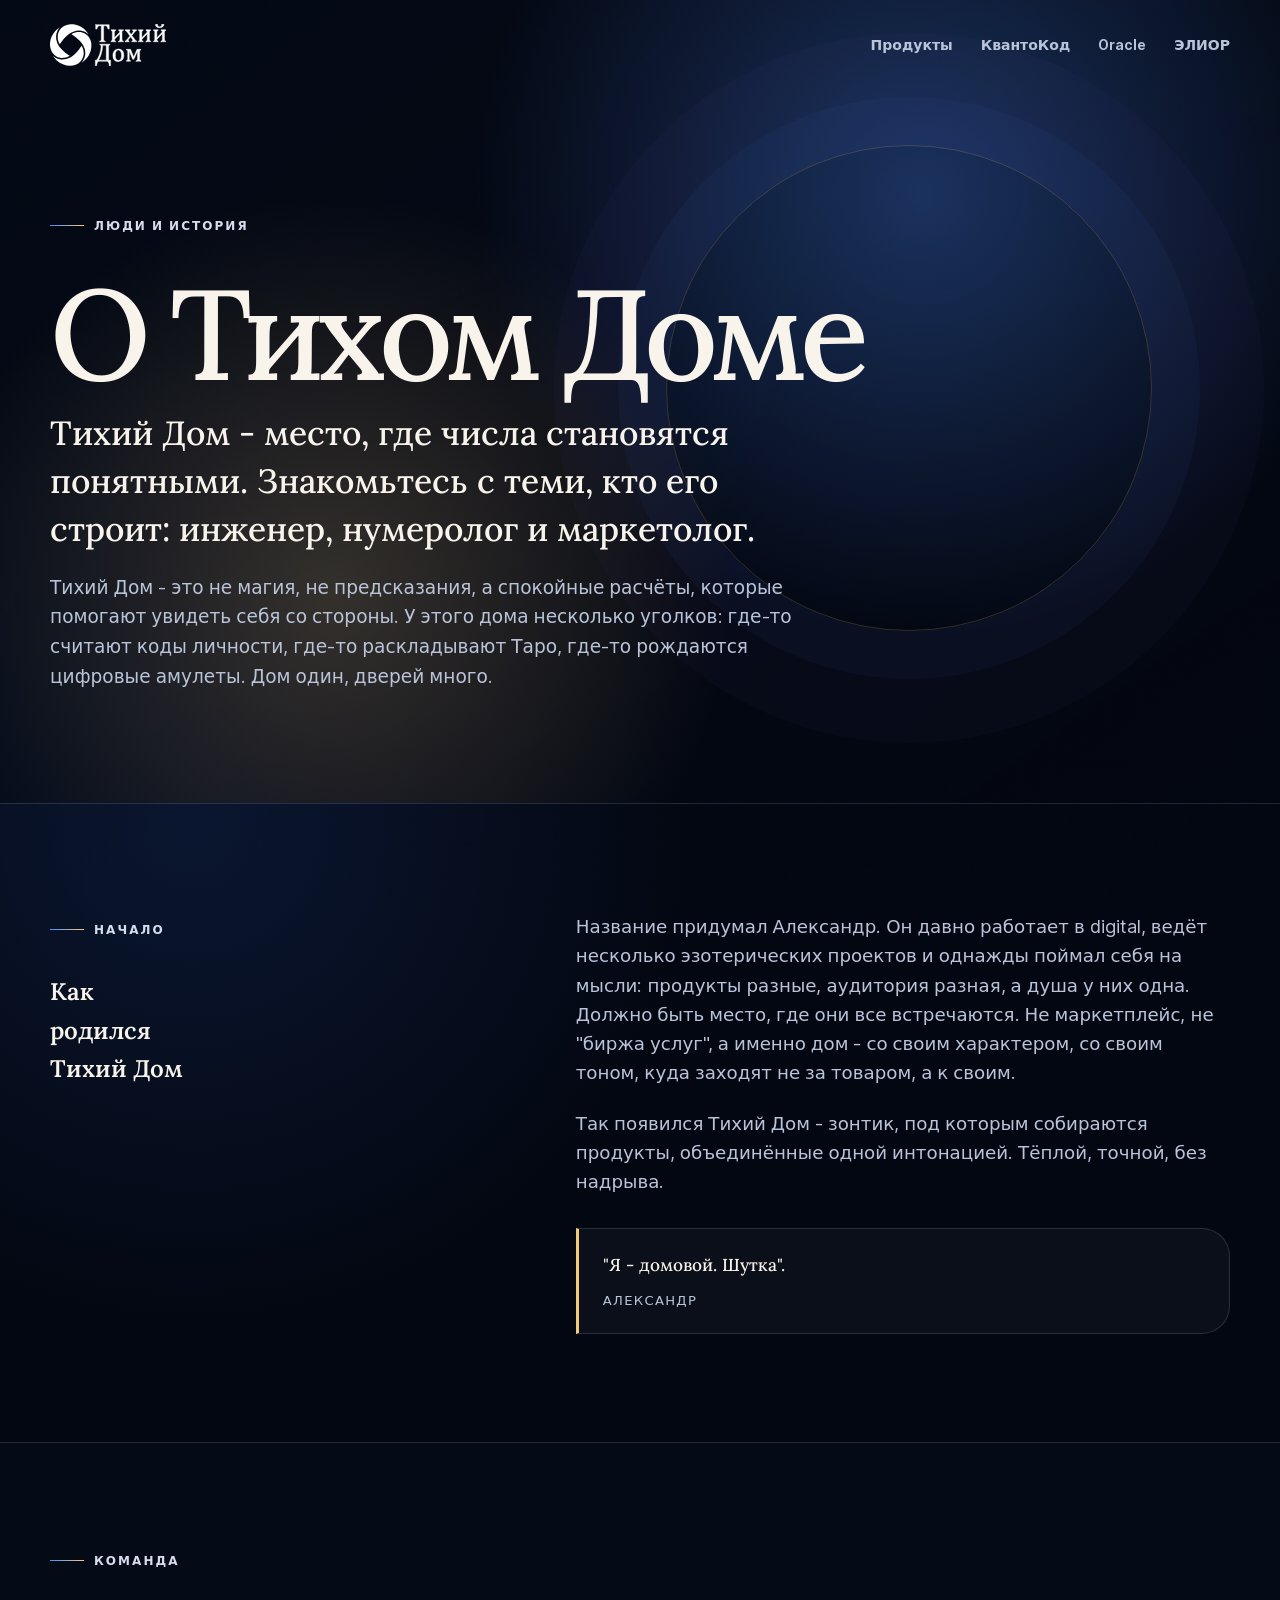
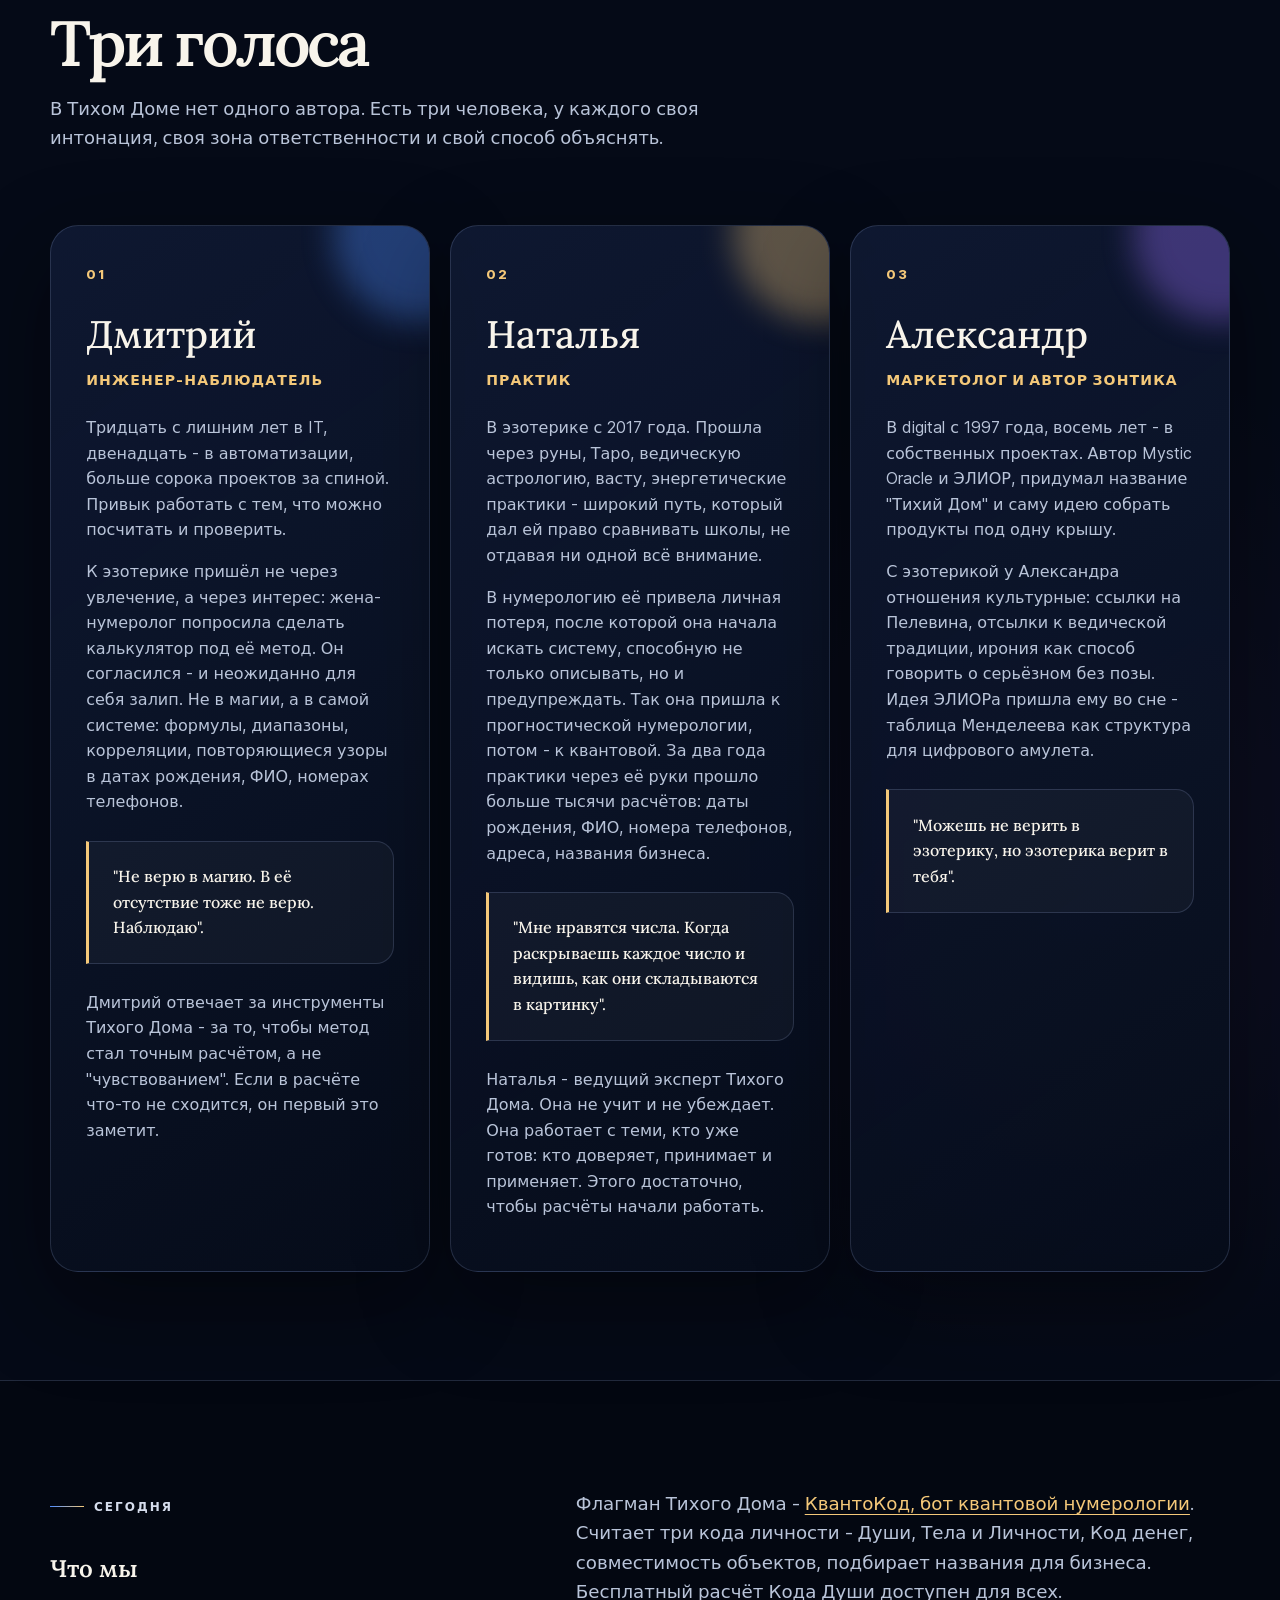
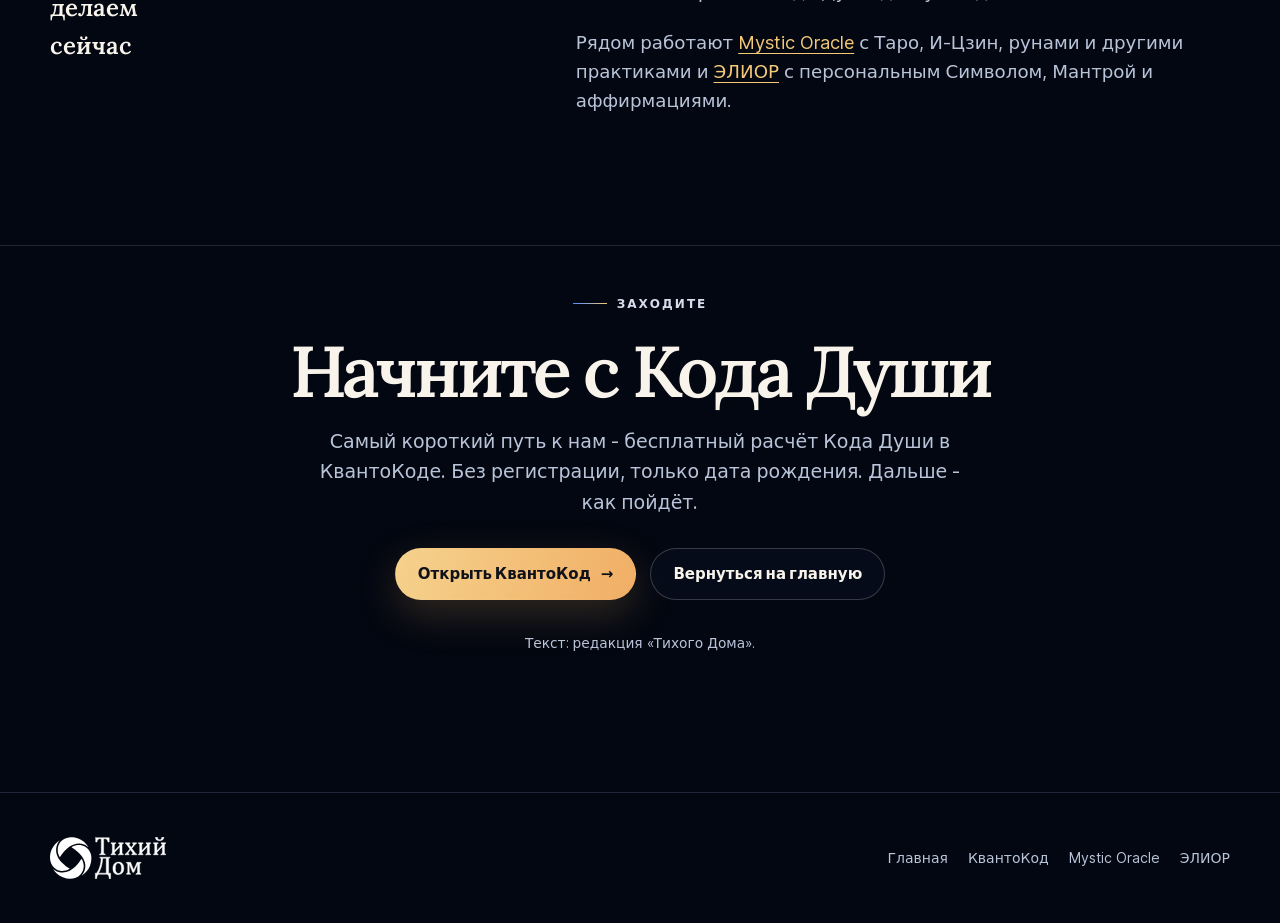
==== about/index.html @ f6267b5e "feat: add redesigned about page" ====
<!doctype html>
<html lang="ru">
<head>
  <meta charset="utf-8">
  <meta name="viewport" content="width=device-width, initial-scale=1">
  <title>О Тихом Доме - команда и история проекта</title>
  <meta name="description" content="История Тихого Дома и люди, которые создают КвантоКод, Mystic Oracle и ЭЛИОР: инженер, нумеролог и маркетолог.">
  <link rel="canonical" href="https://numerologpro.ru/about/">
  <link rel="icon" href="../assets/images/brand/favicon.png" type="image/png">
  <meta name="theme-color" content="#030711">
  <meta property="og:locale" content="ru_RU">
  <meta property="og:type" content="website">
  <meta property="og:site_name" content="Тихий Дом">
  <meta property="og:title" content="О Тихом Доме - команда и история проекта">
  <meta property="og:description" content="Знакомьтесь с теми, кто строит Тихий Дом: инженер, нумеролог и маркетолог.">
  <meta property="og:url" content="https://numerologpro.ru/about/">
  <meta property="og:image" content="https://numerologpro.ru/assets/images/home/og-quiet-house.jpg">
  <meta property="og:image:width" content="1200">
  <meta property="og:image:height" content="630">
  <meta property="og:image:alt" content="Тихий Дом - инструменты для самопонимания">
  <meta name="twitter:card" content="summary_large_image">
  <meta name="twitter:title" content="О Тихом Доме - команда и история проекта">
  <meta name="twitter:description" content="История Тихого Дома и люди, которые создают его продукты.">
  <meta name="twitter:image" content="https://numerologpro.ru/assets/images/home/og-quiet-house.jpg">
  <link rel="preload" as="font" href="../assets/fonts/inter-roman.woff2" type="font/woff2" crossorigin>
  <link rel="stylesheet" href="../assets/css/site.css">
  <link rel="stylesheet" href="../assets/css/about.css?v=1">
  <script type="application/ld+json">
  {
    "@context": "https://schema.org",
    "@type": "AboutPage",
    "name": "О Тихом Доме",
    "url": "https://numerologpro.ru/about/",
    "description": "История Тихого Дома и люди, которые создают его продукты.",
    "inLanguage": "ru-RU",
    "isPartOf": {
      "@type": "WebSite",
      "name": "Тихий Дом",
      "url": "https://numerologpro.ru/"
    }
  }
  </script>
  <script>
    (function(m,e,t,r,i,k,a){
      m[i]=m[i]||function(){(m[i].a=m[i].a||[]).push(arguments)};
      m[i].l=1*new Date();
      for (var j=0;j<document.scripts.length;j++){if(document.scripts[j].src===r){return;}}
      k=e.createElement(t),a=e.getElementsByTagName(t)[0],k.async=1,k.src=r,a.parentNode.insertBefore(k,a);
    })(window,document,"script","https://mc.yandex.ru/metrika/tag.js?id=109066888","ym");
    ym(109066888,"init",{ssr:true,webvisor:true,clickmap:true,ecommerce:"dataLayer",referrer:document.referrer,url:location.href,accurateTrackBounce:true,trackLinks:true});
  </script>
  <script async src="https://www.googletagmanager.com/gtag/js?id=G-EEJ6Z1C216"></script>
  <script>
    window.dataLayer=window.dataLayer||[];
    function gtag(){dataLayer.push(arguments);}
    gtag("js",new Date());
    gtag("config","G-EEJ6Z1C216");
  </script>
</head>
<body class="about-page">
  <a class="skip-link" href="#main">Перейти к содержанию</a>
  <header class="site-header">
    <div class="shell nav">
      <a class="brand" href="../" aria-label="Тихий Дом - главная">
        <img class="brand-logo" src="../assets/images/brand/logo.svg" width="710" height="256" alt="Тихий Дом">
      </a>
      <nav aria-label="Основная навигация">
        <ul class="nav-links">
          <li><a href="../#products">Продукты</a></li>
          <li><a href="../quantocode/">КвантоКод</a></li>
          <li><a href="../oracle/">Oracle</a></li>
          <li><a href="../elyor/">ЭЛИОР</a></li>
        </ul>
      </nav>
    </div>
  </header>

  <main id="main">
    <section class="about-hero" aria-labelledby="about-title">
      <div class="about-glow" aria-hidden="true"></div>
      <div class="shell about-hero-inner">
        <span class="eyebrow">Люди и история</span>
        <h1 id="about-title">О Тихом Доме</h1>
        <p class="about-lead">Тихий Дом - место, где числа становятся понятными. Знакомьтесь с теми, кто его строит: инженер, нумеролог и маркетолог.</p>
        <p class="about-intro">Тихий Дом - это не магия, не предсказания, а спокойные расчёты, которые помогают увидеть себя со стороны. У этого дома несколько уголков: где-то считают коды личности, где-то раскладывают Таро, где-то рождаются цифровые амулеты. Дом один, дверей много.</p>
      </div>
    </section>

    <section class="section about-section" aria-labelledby="origin-title">
      <div class="shell about-story" data-reveal>
        <div class="about-heading">
          <span class="eyebrow">Начало</span>
          <h2 id="origin-title">Как родился Тихий Дом</h2>
        </div>
        <div class="about-copy">
          <p>Название придумал Александр. Он давно работает в digital, ведёт несколько эзотерических проектов и однажды поймал себя на мысли: продукты разные, аудитория разная, а душа у них одна. Должно быть место, где они все встречаются. Не маркетплейс, не "биржа услуг", а именно дом - со своим характером, со своим тоном, куда заходят не за товаром, а к своим.</p>
          <p>Так появился Тихий Дом - зонтик, под которым собираются продукты, объединённые одной интонацией. Тёплой, точной, без надрыва.</p>
          <blockquote>"Я - домовой. Шутка". <cite>Александр</cite></blockquote>
        </div>
      </div>
    </section>

    <section class="section about-section about-section--people" aria-labelledby="people-title">
      <div class="shell">
        <div class="section-heading" data-reveal>
          <span class="eyebrow">Команда</span>
          <h2 id="people-title">Три голоса</h2>
          <p>В Тихом Доме нет одного автора. Есть три человека, у каждого своя интонация, своя зона ответственности и свой способ объяснять.</p>
        </div>

        <div class="people-grid">
          <article class="person-card person-card--engineer" data-reveal>
            <span class="person-number">01</span>
            <h3>Дмитрий</h3>
            <p class="person-role">Инженер-наблюдатель</p>
            <p>Тридцать с лишним лет в IT, двенадцать - в автоматизации, больше сорока проектов за спиной. Привык работать с тем, что можно посчитать и проверить.</p>
            <p>К эзотерике пришёл не через увлечение, а через интерес: жена-нумеролог попросила сделать калькулятор под её метод. Он согласился - и неожиданно для себя залип. Не в магии, а в самой системе: формулы, диапазоны, корреляции, повторяющиеся узоры в датах рождения, ФИО, номерах телефонов.</p>
            <blockquote>"Не верю в магию. В её отсутствие тоже не верю. Наблюдаю".</blockquote>
            <p>Дмитрий отвечает за инструменты Тихого Дома - за то, чтобы метод стал точным расчётом, а не "чувствованием". Если в расчёте что-то не сходится, он первый это заметит.</p>
          </article>

          <article class="person-card person-card--practice" data-reveal>
            <span class="person-number">02</span>
            <h3>Наталья</h3>
            <p class="person-role">Практик</p>
            <p>В эзотерике с 2017 года. Прошла через руны, Таро, ведическую астрологию, васту, энергетические практики - широкий путь, который дал ей право сравнивать школы, не отдавая ни одной всё внимание.</p>
            <p>В нумерологию её привела личная потеря, после которой она начала искать систему, способную не только описывать, но и предупреждать. Так она пришла к прогностической нумерологии, потом - к квантовой. За два года практики через её руки прошло больше тысячи расчётов: даты рождения, ФИО, номера телефонов, адреса, названия бизнеса.</p>
            <blockquote>"Мне нравятся числа. Когда раскрываешь каждое число и видишь, как они складываются в картинку".</blockquote>
            <p>Наталья - ведущий эксперт Тихого Дома. Она не учит и не убеждает. Она работает с теми, кто уже готов: кто доверяет, принимает и применяет. Этого достаточно, чтобы расчёты начали работать.</p>
          </article>

          <article class="person-card person-card--author" data-reveal>
            <span class="person-number">03</span>
            <h3>Александр</h3>
            <p class="person-role">Маркетолог и автор зонтика</p>
            <p>В digital с 1997 года, восемь лет - в собственных проектах. Автор Mystic Oracle и ЭЛИОР, придумал название "Тихий Дом" и саму идею собрать продукты под одну крышу.</p>
            <p>С эзотерикой у Александра отношения культурные: ссылки на Пелевина, отсылки к ведической традиции, ирония как способ говорить о серьёзном без позы. Идея ЭЛИОРа пришла ему во сне - таблица Менделеева как структура для цифрового амулета.</p>
            <blockquote>"Можешь не верить в эзотерику, но эзотерика верит в тебя".</blockquote>
          </article>
        </div>
      </div>
    </section>

    <section class="section about-section" aria-labelledby="today-title">
      <div class="shell about-story" data-reveal>
        <div class="about-heading">
          <span class="eyebrow">Сегодня</span>
          <h2 id="today-title">Что мы делаем сейчас</h2>
        </div>
        <div class="about-copy">
          <p>Флагман Тихого Дома - <a href="../quantocode/">КвантоКод, бот квантовой нумерологии</a>. Считает три кода личности - Души, Тела и Личности, Код денег, совместимость объектов, подбирает названия для бизнеса. Бесплатный расчёт Кода Души доступен для всех.</p>
          <p>Рядом работают <a href="../oracle/">Mystic Oracle</a> с Таро, И-Цзин, рунами и другими практиками и <a href="../elyor/">ЭЛИОР</a> с персональным Символом, Мантрой и аффирмациями.</p>
        </div>
      </div>
    </section>

    <section class="section final-cta about-cta" aria-labelledby="about-cta-title">
      <div class="shell" data-reveal>
        <span class="eyebrow">Заходите</span>
        <h2 id="about-cta-title">Начните с Кода Души</h2>
        <p>Самый короткий путь к нам - бесплатный расчёт Кода Души в КвантоКоде. Без регистрации, только дата рождения. Дальше - как пойдёт.</p>
        <div class="actions" style="justify-content:center">
          <a class="button button-primary" href="https://telegram.me/quantocode_bot?utm_source=site&amp;utm_medium=about&amp;utm_campaign=main">Открыть КвантоКод <span aria-hidden="true">→</span></a>
          <a class="button button-secondary" href="../">Вернуться на главную</a>
        </div>
        <p class="about-credit">Текст: редакция «Тихого Дома».</p>
      </div>
    </section>
  </main>

  <footer class="site-footer">
    <div class="shell footer-inner">
      <a class="brand" href="../" aria-label="Тихий Дом - главная">
        <img class="brand-logo" src="../assets/images/brand/logo.svg" width="710" height="256" alt="Тихий Дом">
      </a>
      <div class="footer-links" aria-label="Разделы сайта">
        <a href="../">Главная</a>
        <a href="../quantocode/">КвантоКод</a>
        <a href="../oracle/">Mystic Oracle</a>
        <a href="../elyor/">ЭЛИОР</a>
      </div>
    </div>
  </footer>

  <noscript><div><img src="https://mc.yandex.ru/watch/109066888" style="position:absolute;left:-9999px" alt=""></div></noscript>
  <script src="../assets/js/site.js"></script>
</body>
</html>
---- assets/css/site.css ----
/* cyrillic-ext */
@font-face {
  font-family: 'Lora';
  font-style: normal;
  font-weight: 500;
  font-display: swap;
  src: url(../fonts/lora-01.woff2) format('woff2');
  unicode-range: U+0460-052F, U+1C80-1C8A, U+20B4, U+2DE0-2DFF, U+A640-A69F, U+FE2E-FE2F;
}
/* cyrillic */
@font-face {
  font-family: 'Lora';
  font-style: normal;
  font-weight: 500;
  font-display: swap;
  src: url(../fonts/lora-02.woff2) format('woff2');
  unicode-range: U+0301, U+0400-045F, U+0490-0491, U+04B0-04B1, U+2116;
}
/* math */
@font-face {
  font-family: 'Lora';
  font-style: normal;
  font-weight: 500;
  font-display: swap;
  src: url(../fonts/lora-03.woff2) format('woff2');
  unicode-range: U+0302-0303, U+0305, U+0307-0308, U+0310, U+0312, U+0315, U+031A, U+0326-0327, U+032C, U+032F-0330, U+0332-0333, U+0338, U+033A, U+0346, U+034D, U+0391-03A1, U+03A3-03A9, U+03B1-03C9, U+03D1, U+03D5-03D6, U+03F0-03F1, U+03F4-03F5, U+2016-2017, U+2034-2038, U+203C, U+2040, U+2043, U+2047, U+2050, U+2057, U+205F, U+2070-2071, U+2074-208E, U+2090-209C, U+20D0-20DC, U+20E1, U+20E5-20EF, U+2100-2112, U+2114-2115, U+2117-2121, U+2123-214F, U+2190, U+2192, U+2194-21AE, U+21B0-21E5, U+21F1-21F2, U+21F4-2211, U+2213-2214, U+2216-22FF, U+2308-230B, U+2310, U+2319, U+231C-2321, U+2336-237A, U+237C, U+2395, U+239B-23B7, U+23D0, U+23DC-23E1, U+2474-2475, U+25AF, U+25B3, U+25B7, U+25BD, U+25C1, U+25CA, U+25CC, U+25FB, U+266D-266F, U+27C0-27FF, U+2900-2AFF, U+2B0E-2B11, U+2B30-2B4C, U+2BFE, U+3030, U+FF5B, U+FF5D, U+1D400-1D7FF, U+1EE00-1EEFF;
}
/* symbols */
@font-face {
  font-family: 'Lora';
  font-style: normal;
  font-weight: 500;
  font-display: swap;
  src: url(../fonts/lora-04.woff2) format('woff2');
  unicode-range: U+0001-000C, U+000E-001F, U+007F-009F, U+20DD-20E0, U+20E2-20E4, U+2150-218F, U+2190, U+2192, U+2194-2199, U+21AF, U+21E6-21F0, U+21F3, U+2218-2219, U+2299, U+22C4-22C6, U+2300-243F, U+2440-244A, U+2460-24FF, U+25A0-27BF, U+2800-28FF, U+2921-2922, U+2981, U+29BF, U+29EB, U+2B00-2BFF, U+4DC0-4DFF, U+FFF9-FFFB, U+10140-1018E, U+10190-1019C, U+101A0, U+101D0-101FD, U+102E0-102FB, U+10E60-10E7E, U+1D2C0-1D2D3, U+1D2E0-1D37F, U+1F000-1F0FF, U+1F100-1F1AD, U+1F1E6-1F1FF, U+1F30D-1F30F, U+1F315, U+1F31C, U+1F31E, U+1F320-1F32C, U+1F336, U+1F378, U+1F37D, U+1F382, U+1F393-1F39F, U+1F3A7-1F3A8, U+1F3AC-1F3AF, U+1F3C2, U+1F3C4-1F3C6, U+1F3CA-1F3CE, U+1F3D4-1F3E0, U+1F3ED, U+1F3F1-1F3F3, U+1F3F5-1F3F7, U+1F408, U+1F415, U+1F41F, U+1F426, U+1F43F, U+1F441-1F442, U+1F444, U+1F446-1F449, U+1F44C-1F44E, U+1F453, U+1F46A, U+1F47D, U+1F4A3, U+1F4B0, U+1F4B3, U+1F4B9, U+1F4BB, U+1F4BF, U+1F4C8-1F4CB, U+1F4D6, U+1F4DA, U+1F4DF, U+1F4E3-1F4E6, U+1F4EA-1F4ED, U+1F4F7, U+1F4F9-1F4FB, U+1F4FD-1F4FE, U+1F503, U+1F507-1F50B, U+1F50D, U+1F512-1F513, U+1F53E-1F54A, U+1F54F-1F5FA, U+1F610, U+1F650-1F67F, U+1F687, U+1F68D, U+1F691, U+1F694, U+1F698, U+1F6AD, U+1F6B2, U+1F6B9-1F6BA, U+1F6BC, U+1F6C6-1F6CF, U+1F6D3-1F6D7, U+1F6E0-1F6EA, U+1F6F0-1F6F3, U+1F6F7-1F6FC, U+1F700-1F7FF, U+1F800-1F80B, U+1F810-1F847, U+1F850-1F859, U+1F860-1F887, U+1F890-1F8AD, U+1F8B0-1F8BB, U+1F8C0-1F8C1, U+1F900-1F90B, U+1F93B, U+1F946, U+1F984, U+1F996, U+1F9E9, U+1FA00-1FA6F, U+1FA70-1FA7C, U+1FA80-1FA89, U+1FA8F-1FAC6, U+1FACE-1FADC, U+1FADF-1FAE9, U+1FAF0-1FAF8, U+1FB00-1FBFF;
}
/* vietnamese */
@font-face {
  font-family: 'Lora';
  font-style: normal;
  font-weight: 500;
  font-display: swap;
  src: url(../fonts/lora-05.woff2) format('woff2');
  unicode-range: U+0102-0103, U+0110-0111, U+0128-0129, U+0168-0169, U+01A0-01A1, U+01AF-01B0, U+0300-0301, U+0303-0304, U+0308-0309, U+0323, U+0329, U+1EA0-1EF9, U+20AB;
}
/* latin-ext */
@font-face {
  font-family: 'Lora';
  font-style: normal;
  font-weight: 500;
  font-display: swap;
  src: url(../fonts/lora-06.woff2) format('woff2');
  unicode-range: U+0100-02BA, U+02BD-02C5, U+02C7-02CC, U+02CE-02D7, U+02DD-02FF, U+0304, U+0308, U+0329, U+1D00-1DBF, U+1E00-1E9F, U+1EF2-1EFF, U+2020, U+20A0-20AB, U+20AD-20C0, U+2113, U+2C60-2C7F, U+A720-A7FF;
}
/* latin */
@font-face {
  font-family: 'Lora';
  font-style: normal;
  font-weight: 500;
  font-display: swap;
  src: url(../fonts/lora-07.woff2) format('woff2');
  unicode-range: U+0000-00FF, U+0131, U+0152-0153, U+02BB-02BC, U+02C6, U+02DA, U+02DC, U+0304, U+0308, U+0329, U+2000-206F, U+20AC, U+2122, U+2191, U+2193, U+2212, U+2215, U+FEFF, U+FFFD;
}
/* cyrillic-ext */
@font-face {
  font-family: 'Lora';
  font-style: normal;
  font-weight: 600;
  font-display: swap;
  src: url(../fonts/lora-01.woff2) format('woff2');
  unicode-range: U+0460-052F, U+1C80-1C8A, U+20B4, U+2DE0-2DFF, U+A640-A69F, U+FE2E-FE2F;
}
/* cyrillic */
@font-face {
  font-family: 'Lora';
  font-style: normal;
  font-weight: 600;
  font-display: swap;
  src: url(../fonts/lora-02.woff2) format('woff2');
  unicode-range: U+0301, U+0400-045F, U+0490-0491, U+04B0-04B1, U+2116;
}
/* math */
@font-face {
  font-family: 'Lora';
  font-style: normal;
  font-weight: 600;
  font-display: swap;
  src: url(../fonts/lora-03.woff2) format('woff2');
  unicode-range: U+0302-0303, U+0305, U+0307-0308, U+0310, U+0312, U+0315, U+031A, U+0326-0327, U+032C, U+032F-0330, U+0332-0333, U+0338, U+033A, U+0346, U+034D, U+0391-03A1, U+03A3-03A9, U+03B1-03C9, U+03D1, U+03D5-03D6, U+03F0-03F1, U+03F4-03F5, U+2016-2017, U+2034-2038, U+203C, U+2040, U+2043, U+2047, U+2050, U+2057, U+205F, U+2070-2071, U+2074-208E, U+2090-209C, U+20D0-20DC, U+20E1, U+20E5-20EF, U+2100-2112, U+2114-2115, U+2117-2121, U+2123-214F, U+2190, U+2192, U+2194-21AE, U+21B0-21E5, U+21F1-21F2, U+21F4-2211, U+2213-2214, U+2216-22FF, U+2308-230B, U+2310, U+2319, U+231C-2321, U+2336-237A, U+237C, U+2395, U+239B-23B7, U+23D0, U+23DC-23E1, U+2474-2475, U+25AF, U+25B3, U+25B7, U+25BD, U+25C1, U+25CA, U+25CC, U+25FB, U+266D-266F, U+27C0-27FF, U+2900-2AFF, U+2B0E-2B11, U+2B30-2B4C, U+2BFE, U+3030, U+FF5B, U+FF5D, U+1D400-1D7FF, U+1EE00-1EEFF;
}
/* symbols */
@font-face {
  font-family: 'Lora';
  font-style: normal;
  font-weight: 600;
  font-display: swap;
  src: url(../fonts/lora-04.woff2) format('woff2');
  unicode-range: U+0001-000C, U+000E-001F, U+007F-009F, U+20DD-20E0, U+20E2-20E4, U+2150-218F, U+2190, U+2192, U+2194-2199, U+21AF, U+21E6-21F0, U+21F3, U+2218-2219, U+2299, U+22C4-22C6, U+2300-243F, U+2440-244A, U+2460-24FF, U+25A0-27BF, U+2800-28FF, U+2921-2922, U+2981, U+29BF, U+29EB, U+2B00-2BFF, U+4DC0-4DFF, U+FFF9-FFFB, U+10140-1018E, U+10190-1019C, U+101A0, U+101D0-101FD, U+102E0-102FB, U+10E60-10E7E, U+1D2C0-1D2D3, U+1D2E0-1D37F, U+1F000-1F0FF, U+1F100-1F1AD, U+1F1E6-1F1FF, U+1F30D-1F30F, U+1F315, U+1F31C, U+1F31E, U+1F320-1F32C, U+1F336, U+1F378, U+1F37D, U+1F382, U+1F393-1F39F, U+1F3A7-1F3A8, U+1F3AC-1F3AF, U+1F3C2, U+1F3C4-1F3C6, U+1F3CA-1F3CE, U+1F3D4-1F3E0, U+1F3ED, U+1F3F1-1F3F3, U+1F3F5-1F3F7, U+1F408, U+1F415, U+1F41F, U+1F426, U+1F43F, U+1F441-1F442, U+1F444, U+1F446-1F449, U+1F44C-1F44E, U+1F453, U+1F46A, U+1F47D, U+1F4A3, U+1F4B0, U+1F4B3, U+1F4B9, U+1F4BB, U+1F4BF, U+1F4C8-1F4CB, U+1F4D6, U+1F4DA, U+1F4DF, U+1F4E3-1F4E6, U+1F4EA-1F4ED, U+1F4F7, U+1F4F9-1F4FB, U+1F4FD-1F4FE, U+1F503, U+1F507-1F50B, U+1F50D, U+1F512-1F513, U+1F53E-1F54A, U+1F54F-1F5FA, U+1F610, U+1F650-1F67F, U+1F687, U+1F68D, U+1F691, U+1F694, U+1F698, U+1F6AD, U+1F6B2, U+1F6B9-1F6BA, U+1F6BC, U+1F6C6-1F6CF, U+1F6D3-1F6D7, U+1F6E0-1F6EA, U+1F6F0-1F6F3, U+1F6F7-1F6FC, U+1F700-1F7FF, U+1F800-1F80B, U+1F810-1F847, U+1F850-1F859, U+1F860-1F887, U+1F890-1F8AD, U+1F8B0-1F8BB, U+1F8C0-1F8C1, U+1F900-1F90B, U+1F93B, U+1F946, U+1F984, U+1F996, U+1F9E9, U+1FA00-1FA6F, U+1FA70-1FA7C, U+1FA80-1FA89, U+1FA8F-1FAC6, U+1FACE-1FADC, U+1FADF-1FAE9, U+1FAF0-1FAF8, U+1FB00-1FBFF;
}
/* vietnamese */
@font-face {
  font-family: 'Lora';
  font-style: normal;
  font-weight: 600;
  font-display: swap;
  src: url(../fonts/lora-05.woff2) format('woff2');
  unicode-range: U+0102-0103, U+0110-0111, U+0128-0129, U+0168-0169, U+01A0-01A1, U+01AF-01B0, U+0300-0301, U+0303-0304, U+0308-0309, U+0323, U+0329, U+1EA0-1EF9, U+20AB;
}
/* latin-ext */
@font-face {
  font-family: 'Lora';
  font-style: normal;
  font-weight: 600;
  font-display: swap;
  src: url(../fonts/lora-06.woff2) format('woff2');
  unicode-range: U+0100-02BA, U+02BD-02C5, U+02C7-02CC, U+02CE-02D7, U+02DD-02FF, U+0304, U+0308, U+0329, U+1D00-1DBF, U+1E00-1E9F, U+1EF2-1EFF, U+2020, U+20A0-20AB, U+20AD-20C0, U+2113, U+2C60-2C7F, U+A720-A7FF;
}
/* latin */
@font-face {
  font-family: 'Lora';
  font-style: normal;
  font-weight: 600;
  font-display: swap;
  src: url(../fonts/lora-07.woff2) format('woff2');
  unicode-range: U+0000-00FF, U+0131, U+0152-0153, U+02BB-02BC, U+02C6, U+02DA, U+02DC, U+0304, U+0308, U+0329, U+2000-206F, U+20AC, U+2122, U+2191, U+2193, U+2212, U+2215, U+FEFF, U+FFFD;
}

@font-face {
  font-family: "Inter";
  src: url("../fonts/inter-roman.woff2") format("woff2");
  font-style: normal;
  font-weight: 100 900;
  font-display: swap;
}

:root {
  color-scheme: dark;
  --bg: #030711;
  --surface: rgba(10, 17, 35, 0.74);
  --surface-strong: rgba(14, 23, 46, 0.94);
  --line: rgba(177, 203, 255, 0.17);
  --text: #f8f4eb;
  --muted: #b9c4d9;
  --gold: #f4c879;
  --blue: #4e8cff;
  --violet: #9b72ff;
  --coral: #ff8b72;
  --cyan: #48d9d2;
  --radius: 28px;
  --shadow: 0 32px 90px rgba(0, 0, 0, 0.42);
}

* {
  box-sizing: border-box;
}

html {
  scroll-behavior: smooth;
}

body {
  margin: 0;
  overflow-x: hidden;
  background:
    radial-gradient(circle at 15% 20%, rgba(44, 93, 190, 0.18), transparent 32rem),
    radial-gradient(circle at 85% 60%, rgba(151, 81, 190, 0.13), transparent 32rem),
    var(--bg);
  color: var(--text);
  font-family: "Inter", system-ui, sans-serif;
  line-height: 1.6;
}

body::before {
  position: fixed;
  inset: 0;
  z-index: -1;
  background-image: url("data:image/svg+xml,%3Csvg viewBox=%220 0 200 200%22 xmlns=%22http://www.w3.org/2000/svg%22%3E%3Cfilter id=%22n%22%3E%3CfeTurbulence type=%22fractalNoise%22 baseFrequency=%22.9%22 numOctaves=%223%22 stitchTiles=%22stitch%22/%3E%3C/filter%3E%3Crect width=%22100%25%22 height=%22100%25%22 filter=%22url(%23n)%22 opacity=%22.28%22/%3E%3C/svg%3E");
  content: "";
  opacity: 0.035;
  pointer-events: none;
}

a {
  color: inherit;
}

button, a {
  -webkit-tap-highlight-color: transparent;
}

:focus-visible {
  outline: 3px solid var(--gold);
  outline-offset: 4px;
}

.skip-link {
  position: fixed;
  top: 12px;
  left: 12px;
  z-index: 100;
  padding: 10px 16px;
  border-radius: 999px;
  background: var(--text);
  color: var(--bg);
  transform: translateY(-160%);
}

.skip-link:focus {
  transform: translateY(0);
}

.shell {
  width: min(1180px, calc(100% - 40px));
  margin-inline: auto;
}

.site-header {
  position: absolute;
  top: 0;
  right: 0;
  left: 0;
  z-index: 20;
  padding: 24px 0;
}

.nav {
  display: flex;
  align-items: center;
  justify-content: space-between;
  gap: 24px;
}

.brand {
  display: inline-flex;
  align-items: center;
  gap: 12px;
  color: var(--text);
  font-size: 17px;
  font-weight: 750;
  letter-spacing: 0.02em;
  text-decoration: none;
}


.brand-logo {
  display: block;
  width: auto;
  height: 42px;
  filter: brightness(0) invert(1);
}

.nav-links {
  display: flex;
  align-items: center;
  gap: 28px;
  margin: 0;
  padding: 0;
  list-style: none;
}

.nav-links a {
  color: var(--muted);
  font-size: 14px;
  font-weight: 650;
  text-decoration: none;
  transition: color 180ms ease;
}

.nav-links a:hover {
  color: var(--text);
}

.hero {
  position: relative;
  display: grid;
  min-height: 780px;
  overflow: hidden;
  align-items: center;
  isolation: isolate;
}

.hero-media, .hero-media::after, .hero-picture, .hero-picture img {
  position: absolute;
  inset: 0;
}

.hero-media {
  z-index: -2;
  background: #02050c;
}

.hero-picture img {
  width: 100%;
  height: 100%;
  object-fit: cover;
  object-position: center;
  transform: scale(1.025);
  transition: transform 180ms linear;
}

.hero-media::after {
  background:
    linear-gradient(90deg, rgba(2, 5, 13, 0.98) 0%, rgba(2, 5, 13, 0.82) 35%, rgba(2, 5, 13, 0.26) 68%, rgba(2, 5, 13, 0.16) 100%),
    linear-gradient(0deg, var(--bg) 0%, transparent 24%);
  content: "";
}

.hero-content {
  position: relative;
  z-index: 2;
  width: min(680px, 58%);
  padding-top: 108px;
}

.eyebrow {
  display: inline-flex;
  align-items: center;
  gap: 10px;
  margin-bottom: 22px;
  color: #d6dded;
  font-size: 12px;
  font-weight: 800;
  letter-spacing: 0.17em;
  text-transform: uppercase;
}

.eyebrow::before {
  width: 34px;
  height: 1px;
  background: linear-gradient(90deg, var(--blue), var(--gold));
  content: "";
}

h1, h2, h3, p {
  margin-top: 0;
}

h1 {
  max-width: 760px;
  margin-bottom: 24px;
  font-size: clamp(52px, 7vw, 96px);
  font-weight: 760;
  letter-spacing: -0.065em;
  line-height: 0.96;
  text-wrap: balance;
}

.hero-lead {
  max-width: 620px;
  margin-bottom: 34px;
  color: #d0d8e8;
  font-size: clamp(18px, 2vw, 23px);
  line-height: 1.55;
  text-wrap: balance;
}

.actions {
  display: flex;
  flex-wrap: wrap;
  gap: 14px;
}

.button {
  display: inline-flex;
  min-height: 52px;
  align-items: center;
  justify-content: center;
  gap: 10px;
  padding: 13px 22px;
  border: 1px solid transparent;
  border-radius: 999px;
  font-size: 15px;
  font-weight: 760;
  text-decoration: none;
  transition: transform 180ms ease, box-shadow 180ms ease, background 180ms ease;
}

.button:hover {
  transform: translateY(-2px);
}

.button-primary {
  background: linear-gradient(110deg, #f5d28d, #f1ae65);
  box-shadow: 0 14px 42px rgba(241, 174, 101, 0.2);
  color: #10121a;
}

.button-secondary {
  border-color: rgba(255, 255, 255, 0.2);
  background: rgba(9, 16, 32, 0.5);
  backdrop-filter: blur(14px);
}

.hero-note {
  margin: 22px 0 0;
  color: #9facbf;
  font-size: 13px;
}

.section {
  padding: 108px 0;
}

.section-heading {
  display: grid;
  margin-bottom: 44px;
  gap: 18px;
}

.section-heading h2 {
  max-width: 820px;
  margin-bottom: 0;
  font-size: clamp(36px, 5vw, 64px);
  letter-spacing: -0.05em;
  line-height: 1.04;
  text-wrap: balance;
}

.section-heading p {
  max-width: 660px;
  margin-bottom: 0;
  color: var(--muted);
  font-size: 18px;
}

.product-grid {
  display: grid;
  grid-template-columns: repeat(3, 1fr);
  gap: 20px;
}

.product-card {
  position: relative;
  display: flex;
  min-height: 440px;
  overflow: hidden;
  flex-direction: column;
  justify-content: flex-end;
  padding: 30px;
  border: 1px solid var(--line);
  border-radius: var(--radius);
  background: var(--surface);
  box-shadow: var(--shadow);
  text-decoration: none;
  transition: border-color 220ms ease, transform 220ms ease;
  isolation: isolate;
}

.product-card::before, .product-card::after {
  position: absolute;
  content: "";
  pointer-events: none;
}

.product-card::before {
  inset: 0;
  z-index: -2;
  background: var(--card-background);
}

.product-card::after {
  top: 10%;
  right: -18%;
  z-index: -1;
  width: 260px;
  height: 260px;
  border-radius: 50%;
  background: var(--card-glow);
  filter: blur(20px);
  opacity: 0.72;
  transition: transform 350ms ease;
}

.product-card:hover {
  border-color: rgba(255, 255, 255, 0.36);
  transform: translateY(-7px);
}

.product-card:hover::after {
  transform: scale(1.22) translate(-6%, 6%);
}

.product-card--quantocode {
  --card-background: linear-gradient(160deg, rgba(38, 83, 171, 0.38), rgba(8, 16, 35, 0.9) 70%);
  --card-glow: radial-gradient(circle, rgba(72, 130, 255, 0.85), transparent 68%);
}

.product-card--oracle {
  --card-background: linear-gradient(160deg, rgba(108, 54, 146, 0.38), rgba(19, 12, 31, 0.92) 70%);
  --card-glow: radial-gradient(circle, rgba(210, 130, 255, 0.75), transparent 68%);
}

.product-card--elyor {
  --card-background: linear-gradient(160deg, rgba(160, 84, 65, 0.38), rgba(28, 17, 25, 0.92) 70%);
  --card-glow: radial-gradient(circle, rgba(255, 151, 105, 0.8), transparent 68%);
}

.product-number {
  position: absolute;
  top: 24px;
  left: 28px;
  color: rgba(255, 255, 255, 0.46);
  font-size: 12px;
  font-weight: 800;
  letter-spacing: 0.16em;
}

.product-card h3 {
  margin-bottom: 14px;
  font-size: 31px;
  letter-spacing: -0.04em;
}

.product-card p {
  margin-bottom: 24px;
  color: #c5cede;
}

.card-link {
  display: inline-flex;
  align-items: center;
  gap: 8px;
  color: var(--text);
  font-size: 14px;
  font-weight: 760;
}

.principle {
  display: grid;
  padding: 48px;
  border: 1px solid var(--line);
  border-radius: calc(var(--radius) + 4px);
  background:
    radial-gradient(circle at 82% 20%, rgba(89, 122, 255, 0.2), transparent 32rem),
    var(--surface-strong);
  box-shadow: var(--shadow);
  grid-template-columns: 0.8fr 1.2fr;
  gap: 64px;
}

.principle h2 {
  margin-bottom: 0;
  font-size: clamp(34px, 4vw, 54px);
  letter-spacing: -0.05em;
  line-height: 1.05;
}

.principle-copy {
  display: grid;
  gap: 20px;
}

.principle-copy p {
  margin-bottom: 0;
  color: #c5cede;
  font-size: 18px;
}

.final-cta {
  padding-top: 40px;
  text-align: center;
}

.final-cta h2 {
  margin-bottom: 20px;
  font-size: clamp(38px, 6vw, 72px);
  letter-spacing: -0.055em;
  line-height: 1;
}

.final-cta p {
  max-width: 650px;
  margin: 0 auto 30px;
  color: var(--muted);
  font-size: 19px;
}

.site-footer {
  padding: 44px 0;
  border-top: 1px solid var(--line);
}

.footer-inner {
  display: flex;
  align-items: center;
  justify-content: space-between;
  gap: 28px;
}

.footer-links {
  display: flex;
  flex-wrap: wrap;
  gap: 20px;
}

.footer-links a {
  color: var(--muted);
  font-size: 14px;
  text-decoration: none;
}

.footer-links a:hover {
  color: var(--text);
}

.copyright {
  margin: 0;
  color: #7f8ba1;
  font-size: 13px;
}

[data-reveal] {
  opacity: 0;
  transform: translateY(28px);
  transition: opacity 700ms ease, transform 700ms ease;
}

[data-reveal].is-visible {
  opacity: 1;
  transform: none;
}

@media (max-width: 900px) {
  .product-grid {
    grid-template-columns: 1fr;
  }

  .product-card {
    min-height: 360px;
  }

  .principle {
    grid-template-columns: 1fr;
    gap: 28px;
  }
}

@media (max-width: 720px) {
  .shell {
    width: min(100% - 28px, 1180px);
  }

  .site-header {
    padding-top: 17px;
  }

  .brand-logo {
    height: 38px;
  }

  .nav-links {
    display: none;
  }

  .hero {
    min-height: 900px;
    align-items: end;
  }

  .hero-picture img {
    object-position: center top;
  }

  .hero-media::after {
    background:
      linear-gradient(0deg, rgba(2, 5, 13, 1) 0%, rgba(2, 5, 13, 0.92) 36%, rgba(2, 5, 13, 0.12) 72%),
      linear-gradient(90deg, rgba(2, 5, 13, 0.35), transparent);
  }

  .hero-content {
    width: 100%;
    padding: 0 0 72px;
  }

  h1 {
    font-size: clamp(48px, 15vw, 68px);
  }

  .hero-lead {
    font-size: 18px;
  }

  .actions {
    align-items: stretch;
    flex-direction: column;
  }

  .button {
    width: 100%;
  }

  .section {
    padding: 76px 0;
  }

  .product-card {
    min-height: 390px;
    padding: 25px;
  }

  .principle {
    padding: 30px 24px;
  }

  .footer-inner {
    align-items: flex-start;
    flex-direction: column;
  }
}

@media (prefers-reduced-motion: reduce) {
  html {
    scroll-behavior: auto;
  }

  *, *::before, *::after {
    scroll-behavior: auto !important;
    transition-duration: 0.01ms !important;
  }

  [data-reveal] {
    opacity: 1;
    transform: none;
  }
}


/* Brand display typeface */
h1,
h2,
h3 {
  font-family: "Lora", Georgia, serif;
  font-weight: 600;
}

/* Mobile hero: full image with copy in the dark fields */
@media (max-width: 720px) {
  .hero {
    min-height: 0;
    align-items: initial;
  }

  .hero-picture {
    bottom: auto;
    height: 125.9259vw;
  }

  .hero-picture img {
    bottom: auto;
    width: 100%;
    height: auto;
    object-fit: contain;
    object-position: center top;
    transform: none;
  }

  .hero-content {
    position: relative;
    width: 100%;
    padding: calc(125.9259vw + 24px) 0 64px;
  }

  .hero-content > .eyebrow {
    position: absolute;
    top: clamp(78px, 23vw, 118px);
    left: 0;
    margin: 0;
  }

  .hero-copy {
    position: absolute;
    top: 66vw;
    right: 0;
    left: 0;
  }

  .hero-copy h1 {
    margin-bottom: 14px;
    font-size: clamp(40px, 12.5vw, 54px);
    line-height: 0.98;
  }

  .hero-copy .hero-lead {
    max-width: 34rem;
    margin-bottom: 0;
    font-size: 16px;
    line-height: 1.42;
  }

  .hero-content > .actions {
    margin-top: 0;
  }
}
---- assets/css/about.css ----
.about-page {
  min-height: 100vh;
}

.about-hero {
  position: relative;
  min-height: 70vh;
  display: flex;
  align-items: flex-end;
  overflow: hidden;
  padding: clamp(8rem, 18vw, 13rem) 0 clamp(4rem, 9vw, 7rem);
  border-bottom: 1px solid var(--line);
}

.about-hero::before {
  position: absolute;
  inset: 0;
  background:
    radial-gradient(circle at 72% 24%, rgba(78, 140, 255, 0.32), transparent 28rem),
    radial-gradient(circle at 26% 74%, rgba(244, 200, 121, 0.2), transparent 25rem),
    linear-gradient(145deg, rgba(8, 15, 31, 0.34), rgba(3, 7, 17, 0.94));
  content: "";
}

.about-glow {
  position: absolute;
  top: 18%;
  right: 10%;
  width: min(38vw, 32rem);
  aspect-ratio: 1;
  border: 1px solid rgba(244, 200, 121, 0.24);
  border-radius: 50%;
  box-shadow:
    0 0 0 3rem rgba(78, 140, 255, 0.05),
    0 0 0 7rem rgba(155, 114, 255, 0.035);
  opacity: 0.8;
}

.about-hero-inner {
  position: relative;
  z-index: 1;
}

.about-hero h1 {
  max-width: 12ch;
  margin: 1rem 0;
  font-family: "Lora", Georgia, serif;
  font-size: clamp(3.8rem, 10vw, 8.5rem);
  font-weight: 500;
  letter-spacing: -0.06em;
  line-height: 0.94;
}

.about-lead {
  max-width: 780px;
  margin: 0 0 1.25rem;
  color: var(--text);
  font-family: "Lora", Georgia, serif;
  font-size: clamp(1.35rem, 2.8vw, 2.1rem);
  line-height: 1.42;
}

.about-intro {
  max-width: 760px;
  margin: 0;
  color: var(--muted);
  font-size: clamp(1rem, 1.7vw, 1.16rem);
}

.about-section {
  position: relative;
}

.about-story {
  display: grid;
  grid-template-columns: minmax(0, 0.8fr) minmax(0, 1.2fr);
  gap: clamp(2rem, 7vw, 7rem);
  align-items: start;
}

.about-heading h2 {
  max-width: 10ch;
  margin: 0.75rem 0 0;
}

.about-copy {
  color: var(--muted);
  font-size: clamp(1rem, 1.55vw, 1.14rem);
}

.about-copy p {
  margin: 0 0 1.35rem;
}

.about-copy a {
  color: var(--gold);
  text-underline-offset: 0.22em;
}

.about-copy a:hover {
  color: var(--text);
}

.about-copy a:focus-visible {
  outline: 3px solid var(--gold);
  outline-offset: 4px;
}

.about-copy blockquote,
.person-card blockquote {
  margin: 2rem 0 0;
  padding: 1.4rem 1.5rem;
  border: 1px solid var(--line);
  border-left: 3px solid var(--gold);
  border-radius: 0 var(--radius) var(--radius) 0;
  background: rgba(255, 255, 255, 0.035);
  color: var(--text);
  font-family: "Lora", Georgia, serif;
  font-size: 1.08rem;
}

.about-copy cite {
  display: block;
  margin-top: 0.65rem;
  color: var(--muted);
  font-family: "Inter", system-ui, sans-serif;
  font-size: 0.82rem;
  font-style: normal;
  letter-spacing: 0.1em;
  text-transform: uppercase;
}

.about-section--people {
  border-block: 1px solid var(--line);
  background: rgba(8, 14, 29, 0.52);
}

.people-grid {
  display: grid;
  grid-template-columns: repeat(3, minmax(0, 1fr));
  gap: 1.25rem;
  margin-top: clamp(2.5rem, 6vw, 4.5rem);
}

.person-card {
  position: relative;
  overflow: hidden;
  padding: clamp(1.5rem, 3vw, 2.2rem);
  border: 1px solid var(--line);
  border-radius: var(--radius);
  background: linear-gradient(145deg, rgba(16, 27, 53, 0.88), rgba(7, 13, 27, 0.82));
  box-shadow: var(--shadow);
}

.person-card::before {
  position: absolute;
  top: -5rem;
  right: -5rem;
  width: 11rem;
  height: 11rem;
  border-radius: 50%;
  background: var(--card-glow);
  content: "";
  filter: blur(16px);
  opacity: 0.35;
}

.person-card--engineer {
  --card-glow: var(--blue);
}

.person-card--practice {
  --card-glow: var(--gold);
}

.person-card--author {
  --card-glow: var(--violet);
}

.person-number {
  position: relative;
  color: var(--gold);
  font-size: 0.78rem;
  font-weight: 800;
  letter-spacing: 0.16em;
}

.person-card h3 {
  position: relative;
  margin: 1.1rem 0 0;
  font-family: "Lora", Georgia, serif;
  font-size: clamp(1.8rem, 3vw, 2.5rem);
  font-weight: 500;
}

.person-role {
  position: relative;
  margin: 0.2rem 0 1.5rem;
  color: var(--gold);
  font-size: 0.88rem;
  font-weight: 750;
  letter-spacing: 0.08em;
  text-transform: uppercase;
}

.person-card > p:not(.person-role) {
  position: relative;
  color: var(--muted);
}

.person-card blockquote {
  position: relative;
  margin: 1.6rem 0;
  border-radius: 0 18px 18px 0;
  font-size: 1rem;
}

.about-cta {
  border-top: 1px solid var(--line);
}

.about-credit {
  margin-top: 2rem !important;
  color: var(--muted);
  font-size: 0.86rem !important;
}

@media (max-width: 900px) {
  .about-story,
  .people-grid {
    grid-template-columns: 1fr;
  }

  .about-heading h2 {
    max-width: 15ch;
  }
}

@media (max-width: 720px) {
  .about-hero {
    min-height: auto;
    padding: 8.5rem 0 4.5rem;
  }

  .about-glow {
    top: 15%;
    right: -8rem;
    width: 22rem;
  }

  .about-hero h1 {
    font-size: clamp(3.6rem, 19vw, 5.6rem);
  }

  .person-card {
    padding: 1.4rem;
  }
}
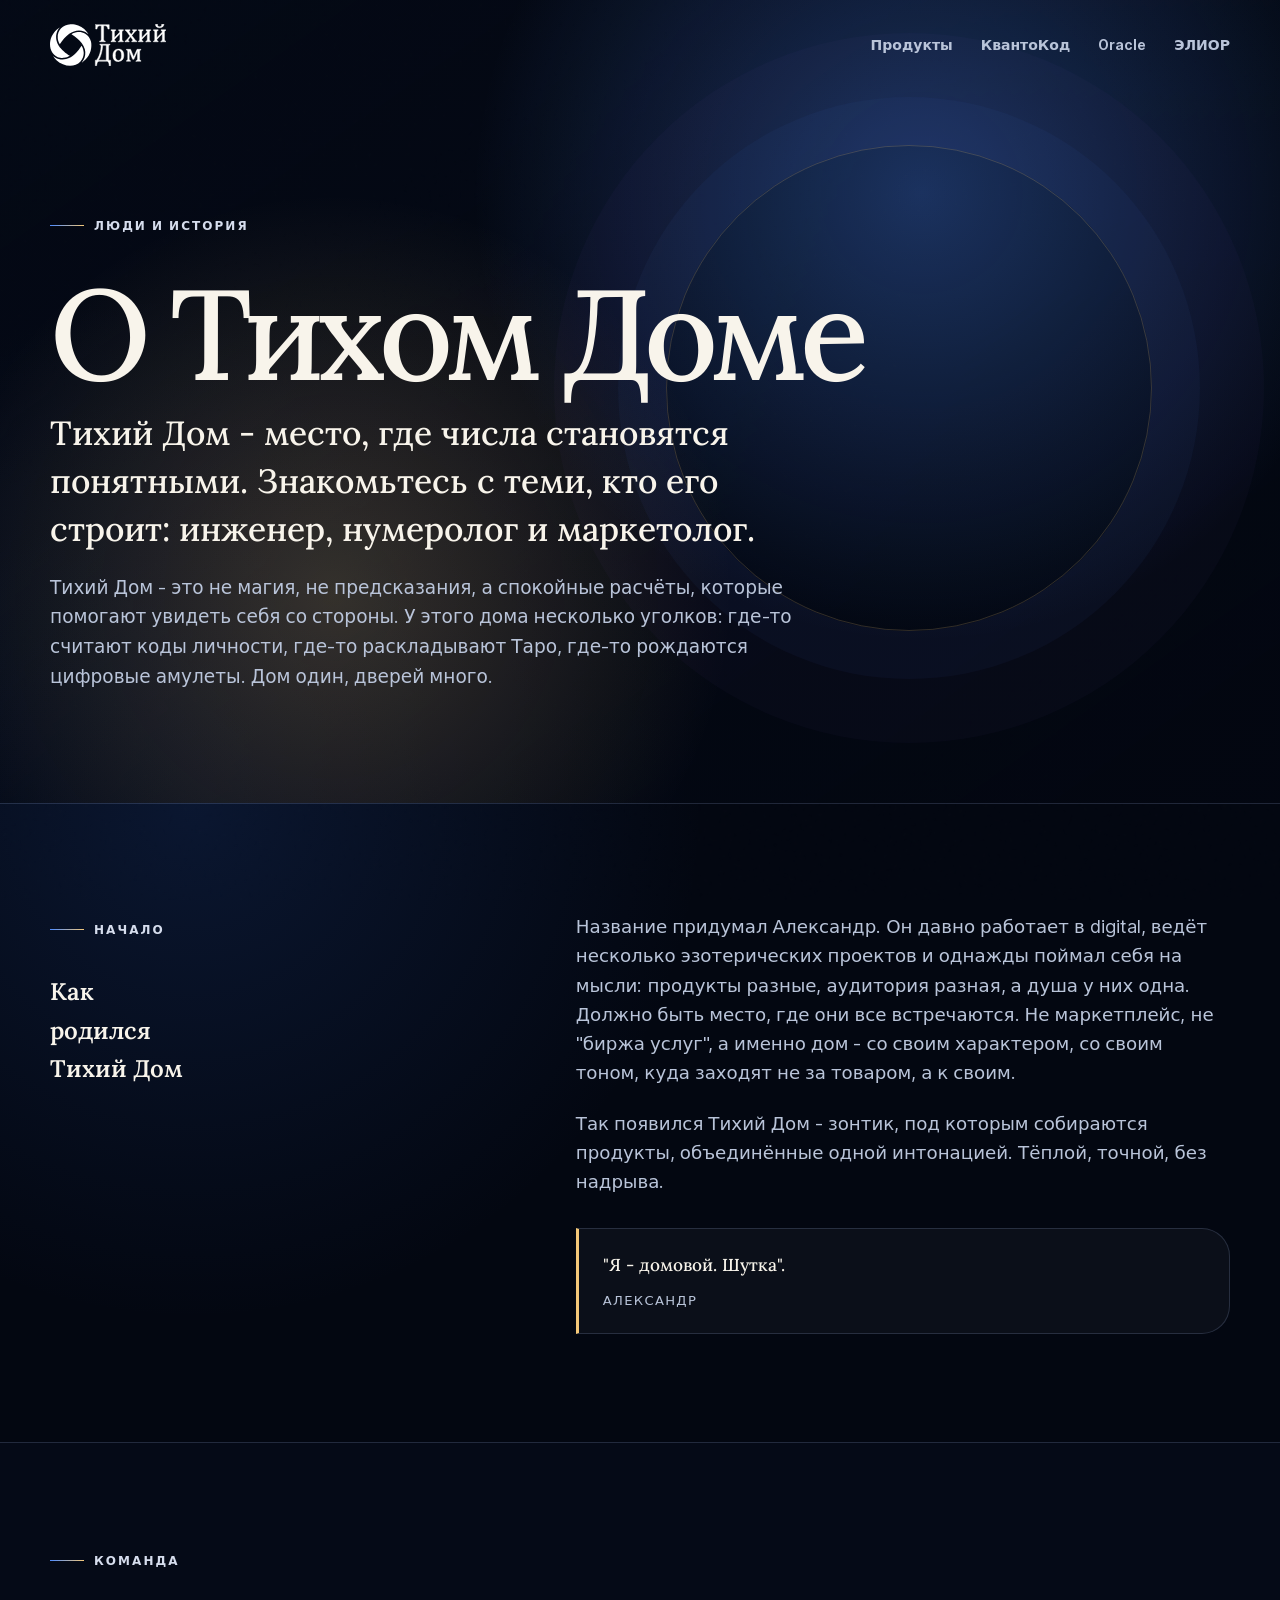
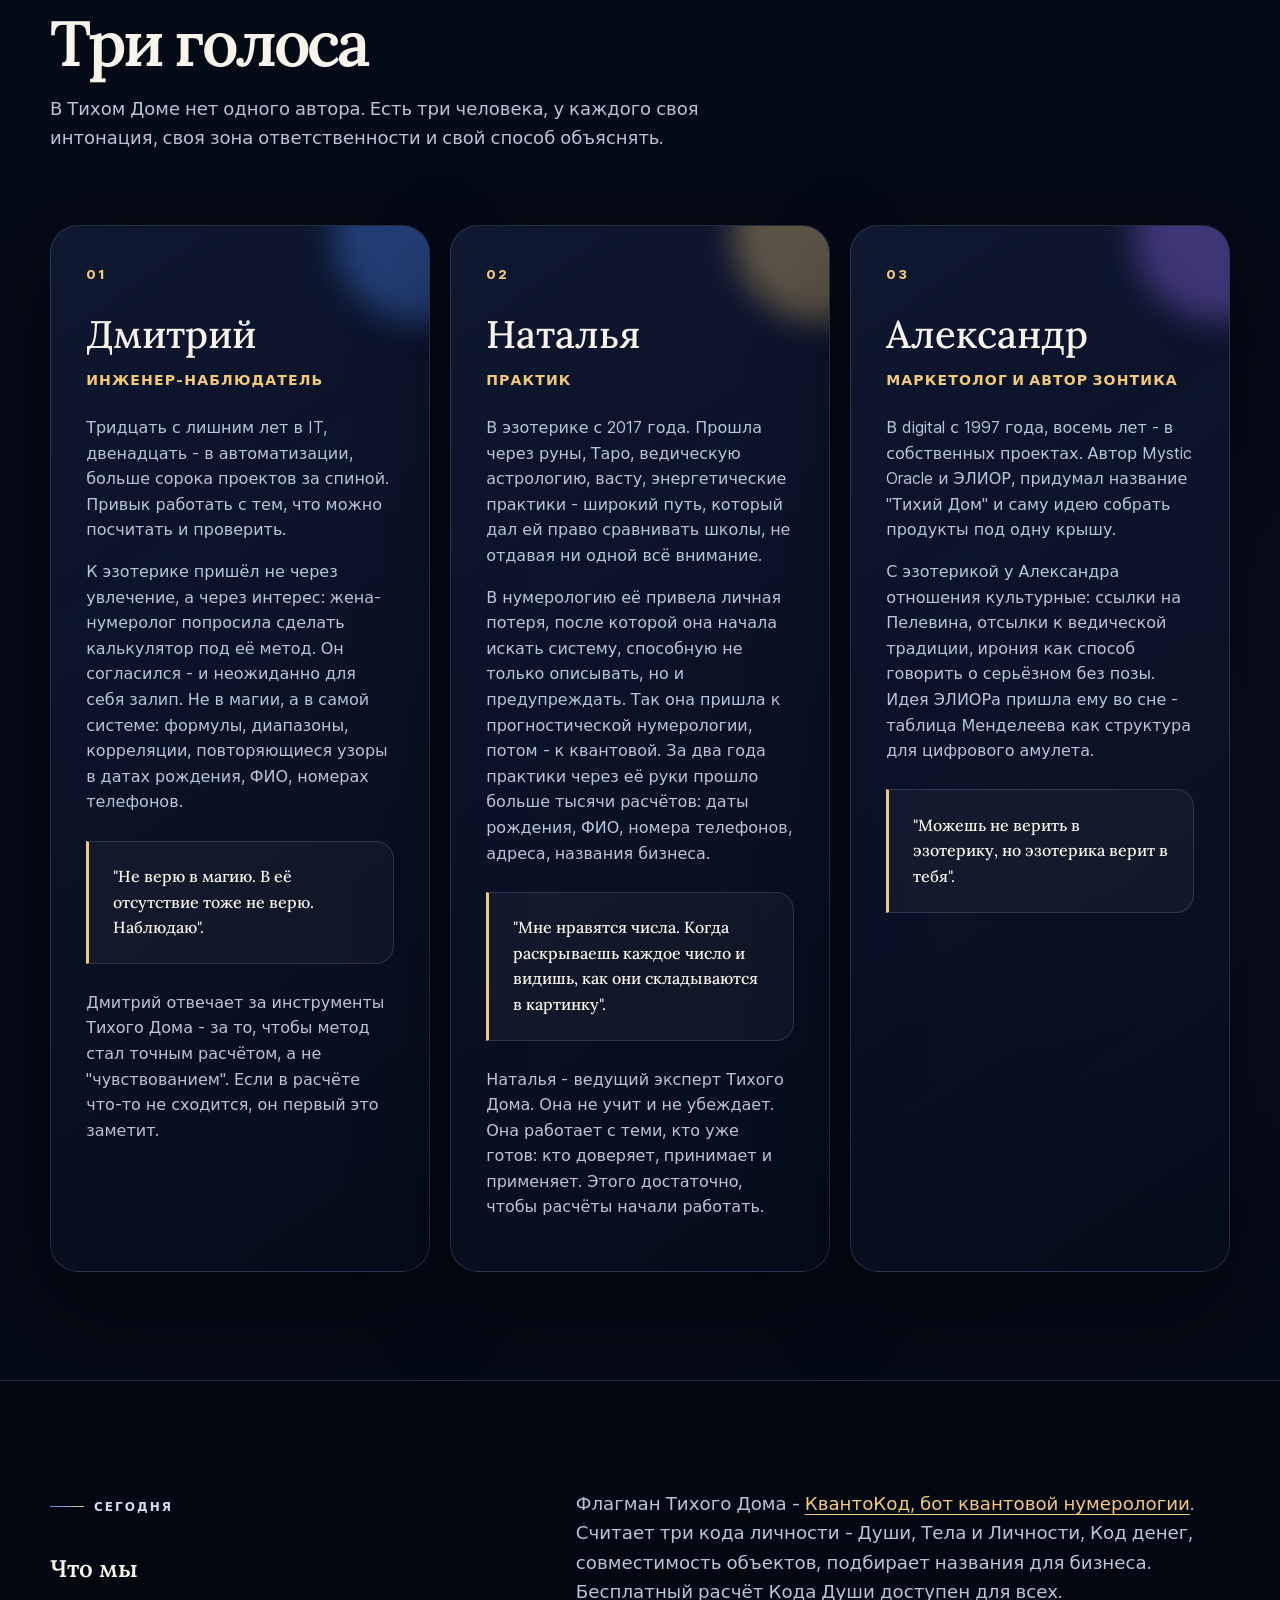
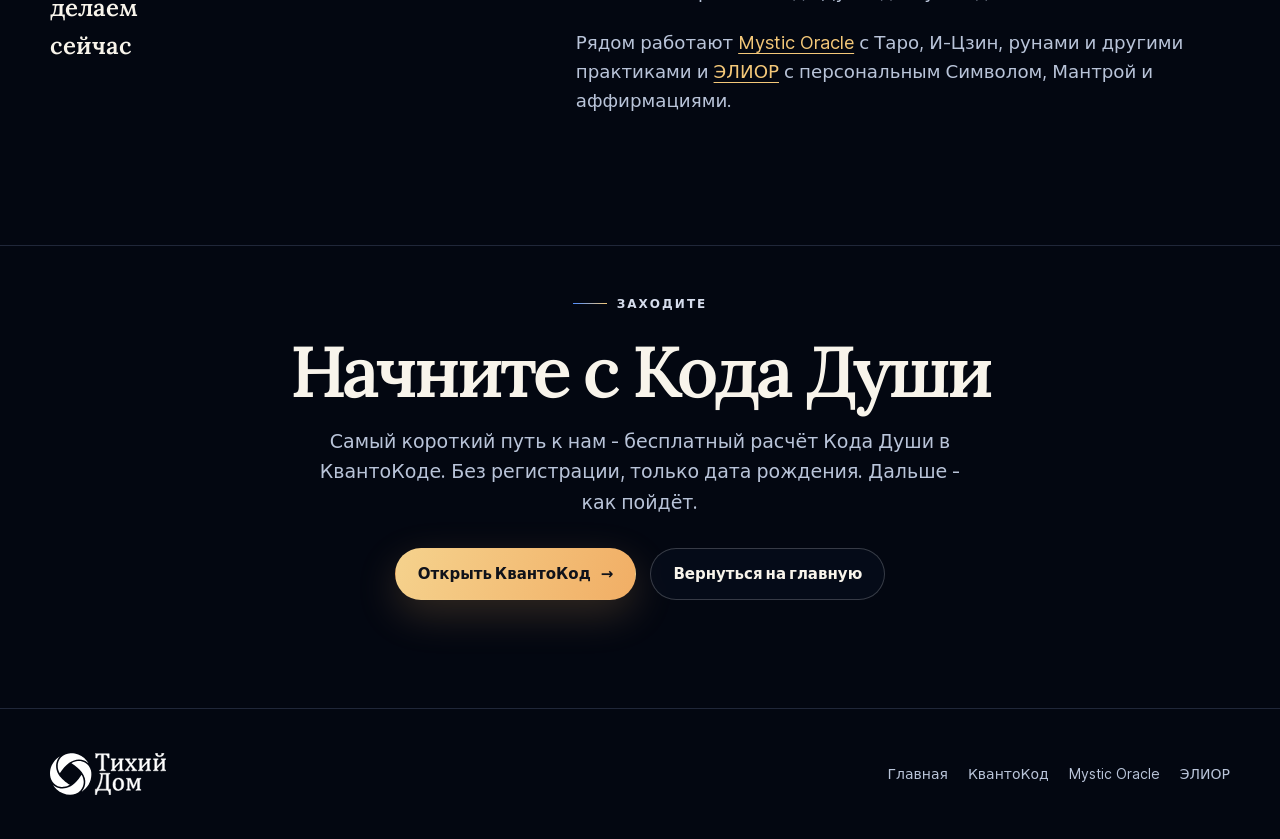
==== commit 09a0e4fc: "test: include about page in site checks" ====
--- a/about/index.html
+++ b/about/index.html
@@ -163,7 +163,6 @@
           <a class="button button-primary" href="https://telegram.me/quantocode_bot?utm_source=site&amp;utm_medium=about&amp;utm_campaign=main">Открыть КвантоКод <span aria-hidden="true">→</span></a>
           <a class="button button-secondary" href="../">Вернуться на главную</a>
         </div>
-        <p class="about-credit">Текст: редакция «Тихого Дома».</p>
       </div>
     </section>
   </main>
--- a/assets/css/about.css
+++ b/assets/css/about.css
@@ -219,12 +219,6 @@
   border-top: 1px solid var(--line);
 }
 
-.about-credit {
-  margin-top: 2rem !important;
-  color: var(--muted);
-  font-size: 0.86rem !important;
-}
-
 @media (max-width: 900px) {
   .about-story,
   .people-grid {
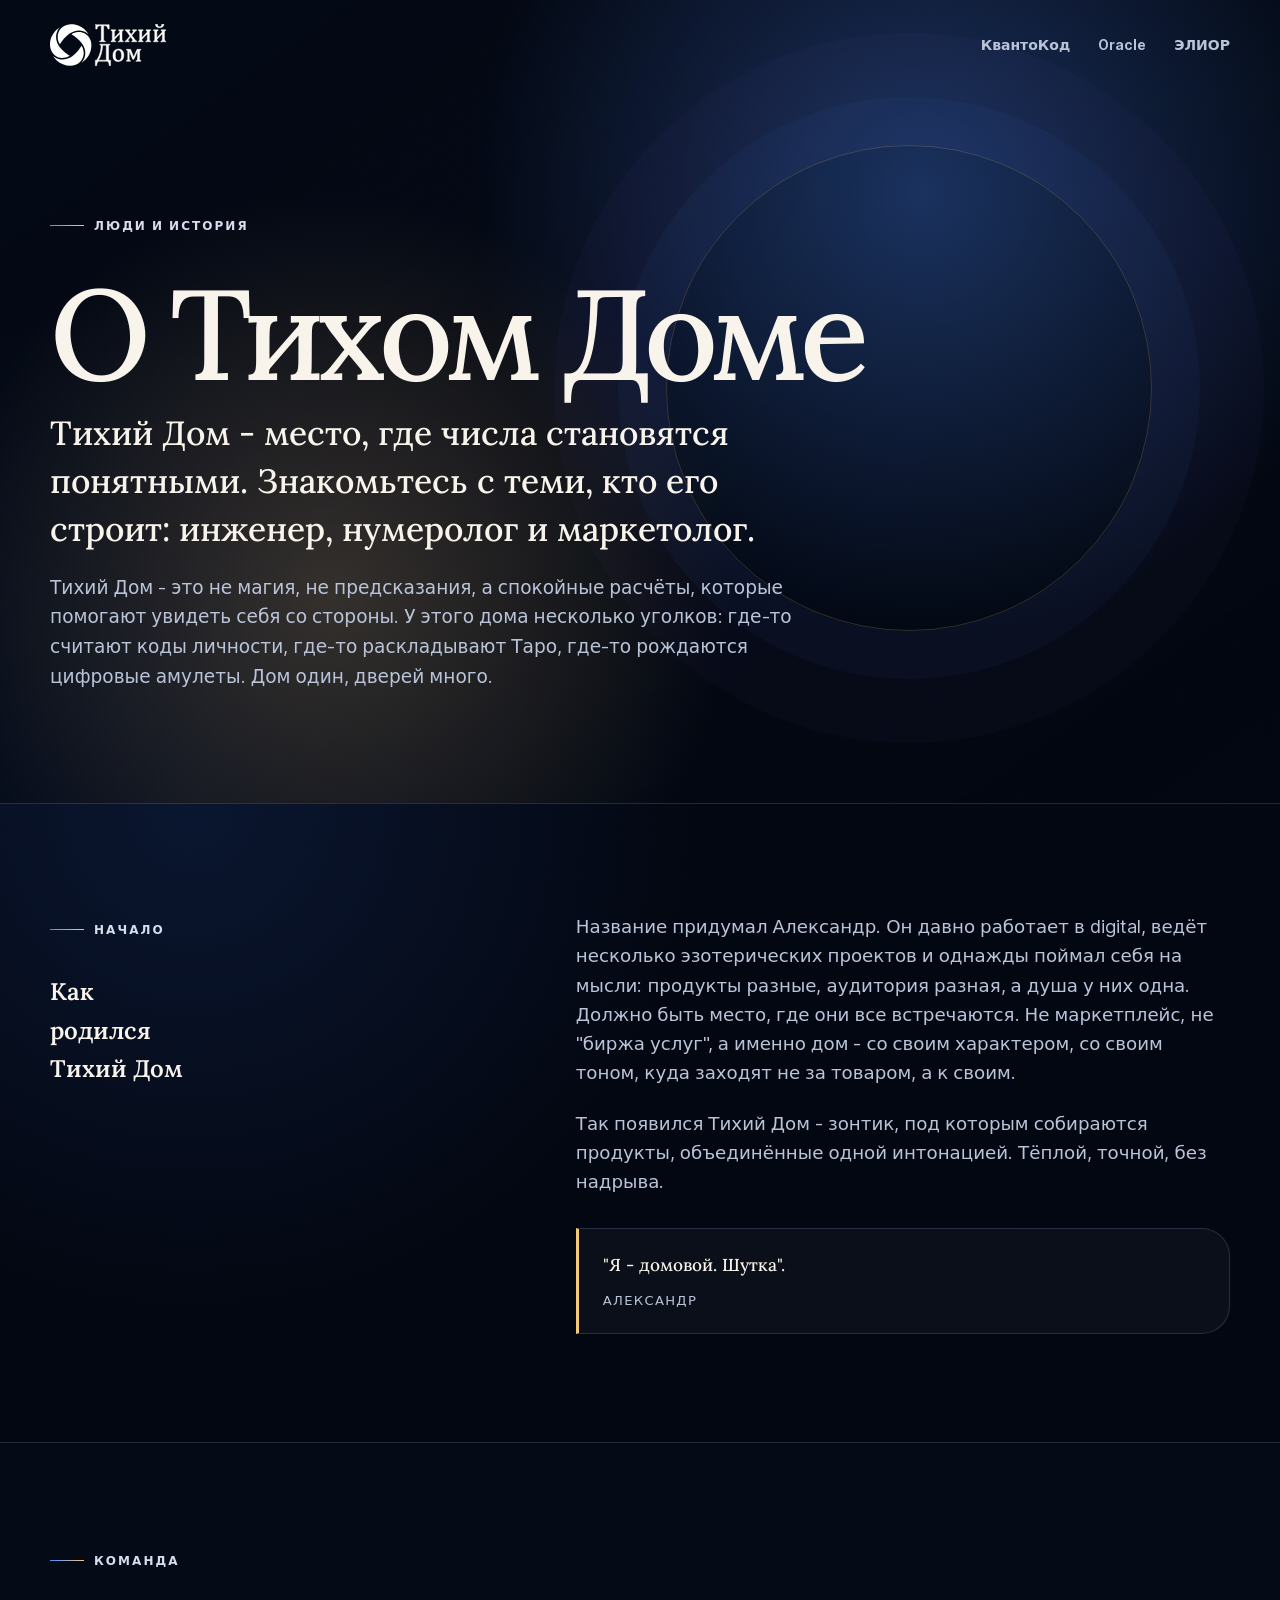
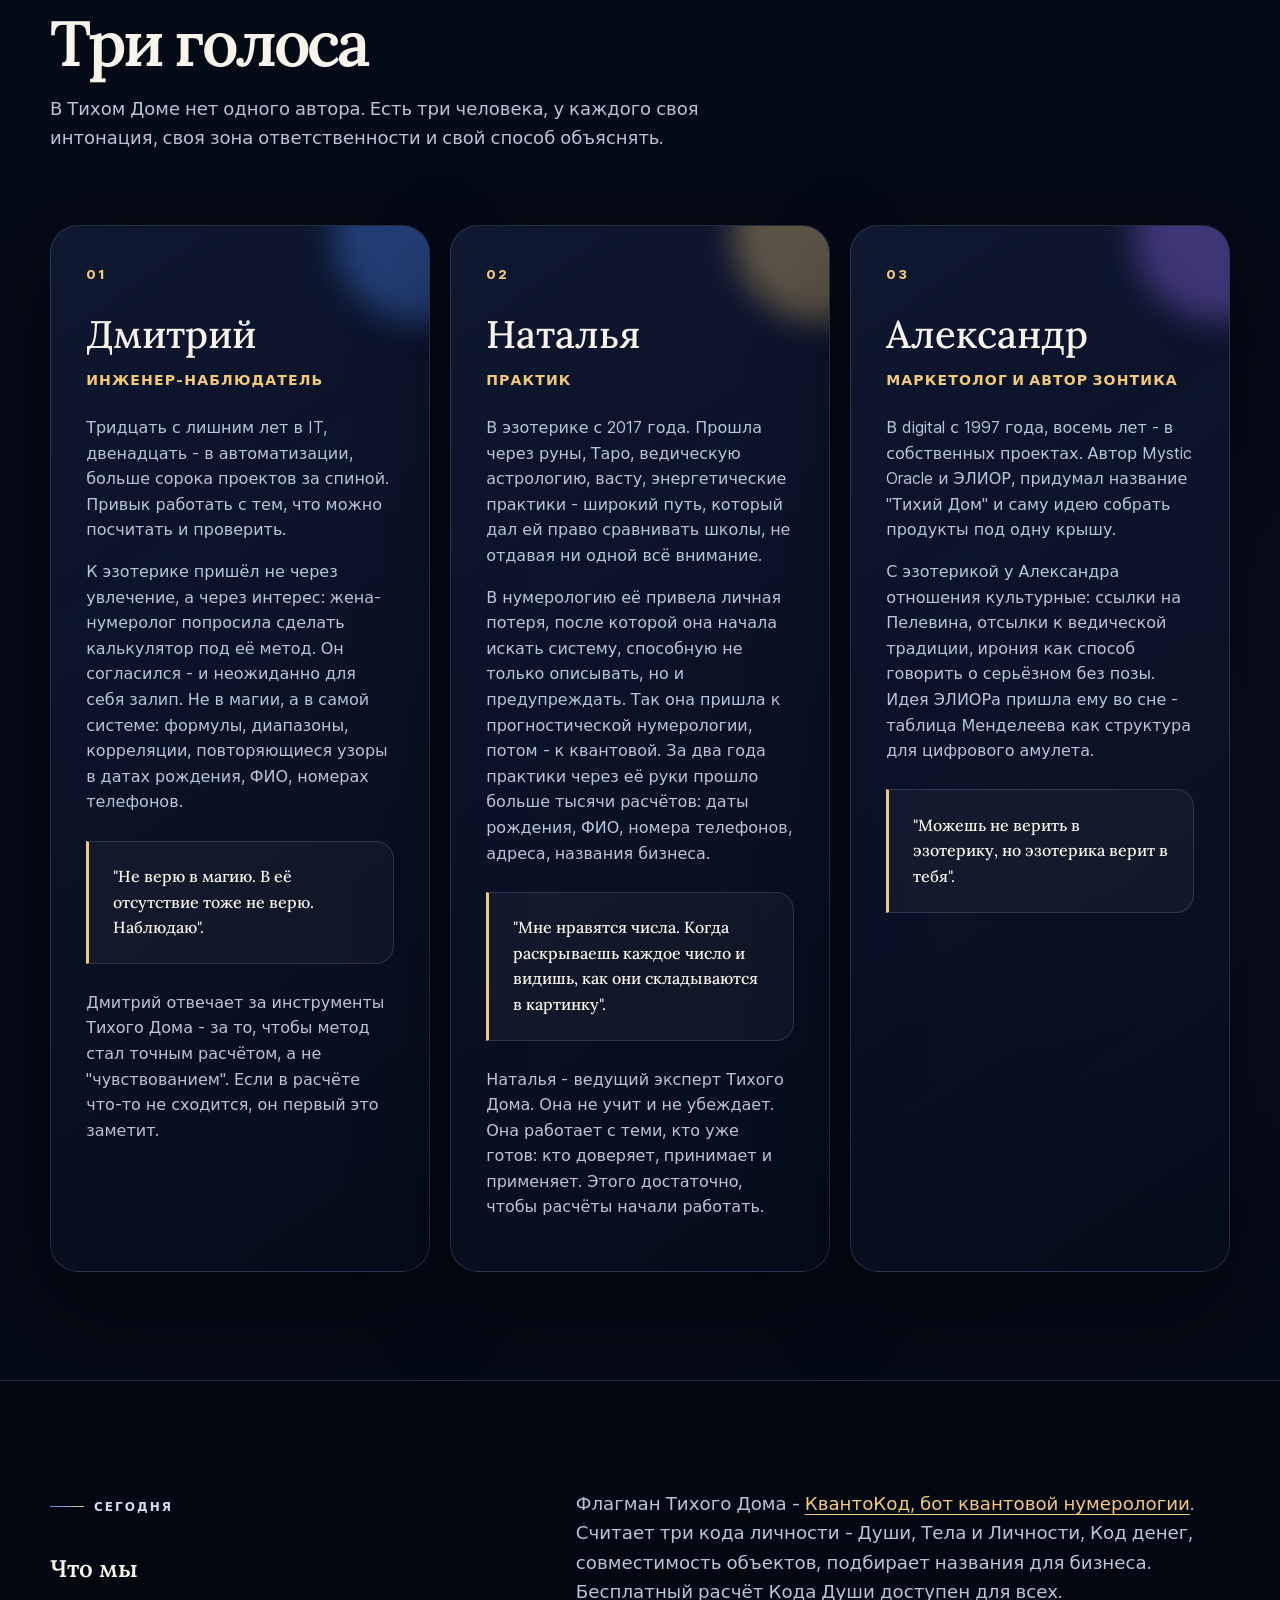
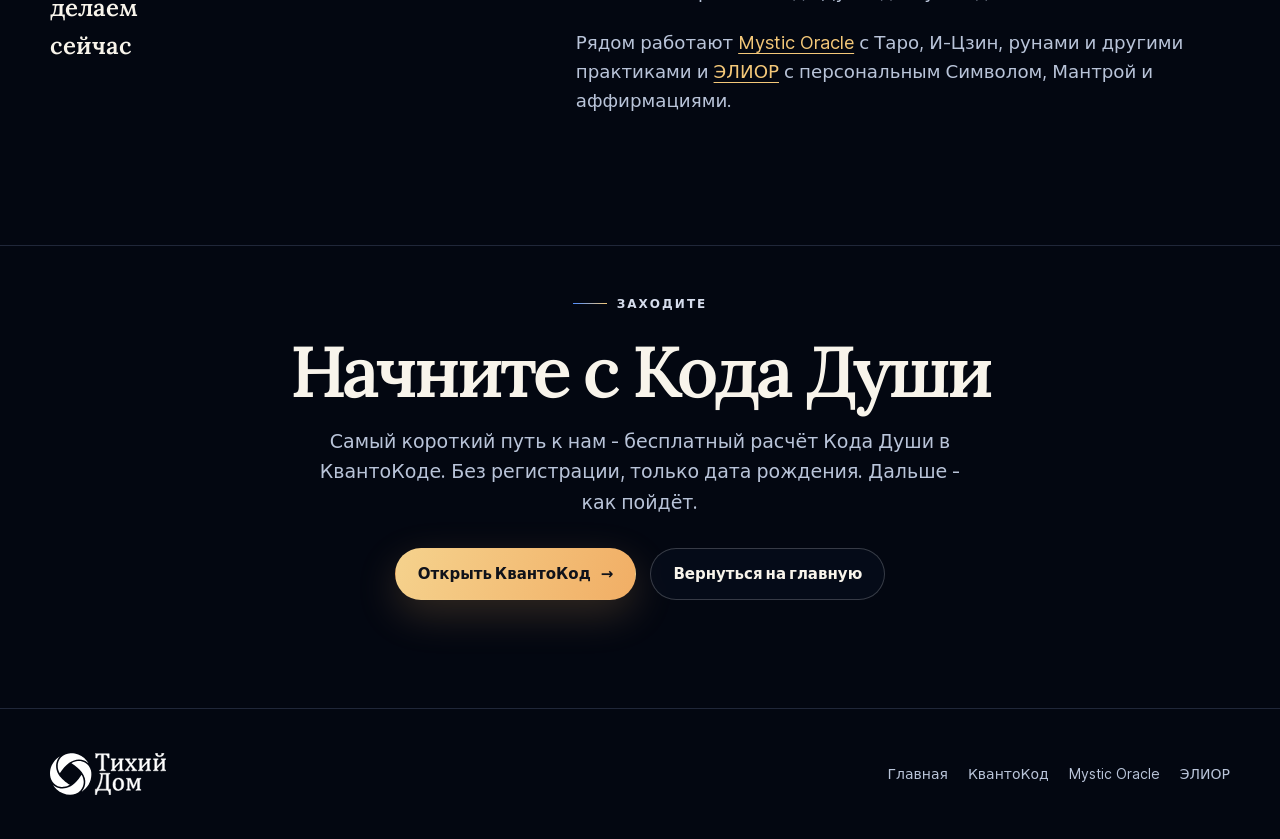
==== commit d857924a: "style: refine home navigation and cards" ====
--- a/about/index.html
+++ b/about/index.html
@@ -23,8 +23,7 @@
   <meta name="twitter:description" content="История Тихого Дома и люди, которые создают его продукты.">
   <meta name="twitter:image" content="https://numerologpro.ru/assets/images/home/og-quiet-house.jpg">
   <link rel="preload" as="font" href="../assets/fonts/inter-roman.woff2" type="font/woff2" crossorigin>
-  <link rel="stylesheet" href="../assets/css/site.css">
-  <link rel="stylesheet" href="../assets/css/about.css?v=1">
+  <link rel="stylesheet" href="../assets/css/site.css?v=4">
   <script type="application/ld+json">
   {
     "@context": "https://schema.org",
@@ -64,9 +63,13 @@
       <a class="brand" href="../" aria-label="Тихий Дом - главная">
         <img class="brand-logo" src="../assets/images/brand/logo.svg" width="710" height="256" alt="Тихий Дом">
       </a>
-      <nav aria-label="Основная навигация">
+      <button class="nav-toggle" type="button" aria-expanded="false" aria-controls="primary-navigation" aria-label="Открыть меню">
+        <span class="nav-toggle__bar" aria-hidden="true"></span>
+        <span class="nav-toggle__bar" aria-hidden="true"></span>
+        <span class="nav-toggle__bar" aria-hidden="true"></span>
+      </button>
+      <nav class="site-navigation" id="primary-navigation" aria-label="Основная навигация">
         <ul class="nav-links">
-          <li><a href="../#products">Продукты</a></li>
           <li><a href="../quantocode/">КвантоКод</a></li>
           <li><a href="../oracle/">Oracle</a></li>
           <li><a href="../elyor/">ЭЛИОР</a></li>
@@ -182,6 +185,6 @@
   </footer>
 
   <noscript><div><img src="https://mc.yandex.ru/watch/109066888" style="position:absolute;left:-9999px" alt=""></div></noscript>
-  <script src="../assets/js/site.js"></script>
+  <script src="../assets/js/site.js?v=2"></script>
 </body>
 </html>
--- a/assets/css/site.css
+++ b/assets/css/site.css
@@ -1,3 +1,4 @@
+/* Site foundation and home page */
 /* cyrillic-ext */
 @font-face {
   font-family: 'Lora';
@@ -133,7 +134,7 @@
   font-display: swap;
 }
 
-:root {
+html:not(.product-page) {
   color-scheme: dark;
   --bg: #030711;
   --surface: rgba(10, 17, 35, 0.74);
@@ -150,15 +151,15 @@
   --shadow: 0 32px 90px rgba(0, 0, 0, 0.42);
 }
 
-* {
+:where(html:not(.product-page)) * {
   box-sizing: border-box;
 }
 
-html {
+html:not(.product-page) {
   scroll-behavior: smooth;
 }
 
-body {
+html:not(.product-page) body {
   margin: 0;
   overflow-x: hidden;
   background:
@@ -170,7 +171,7 @@
   line-height: 1.6;
 }
 
-body::before {
+html:not(.product-page) body::before {
   position: fixed;
   inset: 0;
   z-index: -1;
@@ -180,20 +181,21 @@
   pointer-events: none;
 }
 
-a {
+:where(html:not(.product-page)) a {
   color: inherit;
 }
 
-button, a {
+:where(html:not(.product-page)) button,
+:where(html:not(.product-page)) a {
   -webkit-tap-highlight-color: transparent;
 }
 
-:focus-visible {
+:where(html:not(.product-page)) :focus-visible {
   outline: 3px solid var(--gold);
   outline-offset: 4px;
 }
 
-.skip-link {
+:where(html:not(.product-page)) .skip-link {
   position: fixed;
   top: 12px;
   left: 12px;
@@ -205,16 +207,16 @@
   transform: translateY(-160%);
 }
 
-.skip-link:focus {
+:where(html:not(.product-page)) .skip-link:focus {
   transform: translateY(0);
 }
 
-.shell {
+:where(html:not(.product-page)) .shell {
   width: min(1180px, calc(100% - 40px));
   margin-inline: auto;
 }
 
-.site-header {
+:where(html:not(.product-page)) .site-header {
   position: absolute;
   top: 0;
   right: 0;
@@ -223,14 +225,14 @@
   padding: 24px 0;
 }
 
-.nav {
+:where(html:not(.product-page)) .nav {
   display: flex;
   align-items: center;
   justify-content: space-between;
   gap: 24px;
 }
 
-.brand {
+:where(html:not(.product-page)) .brand {
   display: inline-flex;
   align-items: center;
   gap: 12px;
@@ -242,14 +244,14 @@
 }
 
 
-.brand-logo {
+:where(html:not(.product-page)) .brand-logo {
   display: block;
   width: auto;
   height: 42px;
   filter: brightness(0) invert(1);
 }
 
-.nav-links {
+:where(html:not(.product-page)) .nav-links {
   display: flex;
   align-items: center;
   gap: 28px;
@@ -258,7 +260,7 @@
   list-style: none;
 }
 
-.nav-links a {
+:where(html:not(.product-page)) .nav-links a {
   color: var(--muted);
   font-size: 14px;
   font-weight: 650;
@@ -266,11 +268,11 @@
   transition: color 180ms ease;
 }
 
-.nav-links a:hover {
+:where(html:not(.product-page)) .nav-links a:hover {
   color: var(--text);
 }
 
-.hero {
+:where(html:not(.product-page)) .hero {
   position: relative;
   display: grid;
   min-height: 780px;
@@ -279,17 +281,20 @@
   isolation: isolate;
 }
 
-.hero-media, .hero-media::after, .hero-picture, .hero-picture img {
+:where(html:not(.product-page)) .hero-media,
+:where(html:not(.product-page)) .hero-media::after,
+:where(html:not(.product-page)) .hero-picture,
+:where(html:not(.product-page)) .hero-picture img {
   position: absolute;
   inset: 0;
 }
 
-.hero-media {
+:where(html:not(.product-page)) .hero-media {
   z-index: -2;
   background: #02050c;
 }
 
-.hero-picture img {
+:where(html:not(.product-page)) .hero-picture img {
   width: 100%;
   height: 100%;
   object-fit: cover;
@@ -298,21 +303,21 @@
   transition: transform 180ms linear;
 }
 
-.hero-media::after {
+:where(html:not(.product-page)) .hero-media::after {
   background:
     linear-gradient(90deg, rgba(2, 5, 13, 0.98) 0%, rgba(2, 5, 13, 0.82) 35%, rgba(2, 5, 13, 0.26) 68%, rgba(2, 5, 13, 0.16) 100%),
     linear-gradient(0deg, var(--bg) 0%, transparent 24%);
   content: "";
 }
 
-.hero-content {
+:where(html:not(.product-page)) .hero-content {
   position: relative;
   z-index: 2;
   width: min(680px, 58%);
   padding-top: 108px;
 }
 
-.eyebrow {
+:where(html:not(.product-page)) .eyebrow {
   display: inline-flex;
   align-items: center;
   gap: 10px;
@@ -324,18 +329,21 @@
   text-transform: uppercase;
 }
 
-.eyebrow::before {
+:where(html:not(.product-page)) .eyebrow::before {
   width: 34px;
   height: 1px;
   background: linear-gradient(90deg, var(--blue), var(--gold));
   content: "";
 }
 
-h1, h2, h3, p {
+:where(html:not(.product-page)) h1,
+:where(html:not(.product-page)) h2,
+:where(html:not(.product-page)) h3,
+:where(html:not(.product-page)) p {
   margin-top: 0;
 }
 
-h1 {
+:where(html:not(.product-page)) h1 {
   max-width: 760px;
   margin-bottom: 24px;
   font-size: clamp(52px, 7vw, 96px);
@@ -345,7 +353,7 @@
   text-wrap: balance;
 }
 
-.hero-lead {
+:where(html:not(.product-page)) .hero-lead {
   max-width: 620px;
   margin-bottom: 34px;
   color: #d0d8e8;
@@ -354,13 +362,13 @@
   text-wrap: balance;
 }
 
-.actions {
+:where(html:not(.product-page)) .actions {
   display: flex;
   flex-wrap: wrap;
   gap: 14px;
 }
 
-.button {
+:where(html:not(.product-page)) .button {
   display: inline-flex;
   min-height: 52px;
   align-items: center;
@@ -375,39 +383,39 @@
   transition: transform 180ms ease, box-shadow 180ms ease, background 180ms ease;
 }
 
-.button:hover {
+:where(html:not(.product-page)) .button:hover {
   transform: translateY(-2px);
 }
 
-.button-primary {
+:where(html:not(.product-page)) .button-primary {
   background: linear-gradient(110deg, #f5d28d, #f1ae65);
   box-shadow: 0 14px 42px rgba(241, 174, 101, 0.2);
   color: #10121a;
 }
 
-.button-secondary {
+:where(html:not(.product-page)) .button-secondary {
   border-color: rgba(255, 255, 255, 0.2);
   background: rgba(9, 16, 32, 0.5);
   backdrop-filter: blur(14px);
 }
 
-.hero-note {
+:where(html:not(.product-page)) .hero-note {
   margin: 22px 0 0;
   color: #9facbf;
   font-size: 13px;
 }
 
-.section {
+:where(html:not(.product-page)) .section {
   padding: 108px 0;
 }
 
-.section-heading {
+:where(html:not(.product-page)) .section-heading {
   display: grid;
   margin-bottom: 44px;
   gap: 18px;
 }
 
-.section-heading h2 {
+:where(html:not(.product-page)) .section-heading h2 {
   max-width: 820px;
   margin-bottom: 0;
   font-size: clamp(36px, 5vw, 64px);
@@ -416,20 +424,20 @@
   text-wrap: balance;
 }
 
-.section-heading p {
+:where(html:not(.product-page)) .section-heading p {
   max-width: 660px;
   margin-bottom: 0;
   color: var(--muted);
   font-size: 18px;
 }
 
-.product-grid {
+:where(html:not(.product-page)) .product-grid {
   display: grid;
   grid-template-columns: repeat(3, 1fr);
   gap: 20px;
 }
 
-.product-card {
+:where(html:not(.product-page)) .product-card {
   position: relative;
   display: flex;
   min-height: 440px;
@@ -446,19 +454,20 @@
   isolation: isolate;
 }
 
-.product-card::before, .product-card::after {
+:where(html:not(.product-page)) .product-card::before,
+:where(html:not(.product-page)) .product-card::after {
   position: absolute;
   content: "";
   pointer-events: none;
 }
 
-.product-card::before {
+:where(html:not(.product-page)) .product-card::before {
   inset: 0;
   z-index: -2;
   background: var(--card-background);
 }
 
-.product-card::after {
+:where(html:not(.product-page)) .product-card::after {
   top: 10%;
   right: -18%;
   z-index: -1;
@@ -471,31 +480,31 @@
   transition: transform 350ms ease;
 }
 
-.product-card:hover {
+:where(html:not(.product-page)) .product-card:hover {
   border-color: rgba(255, 255, 255, 0.36);
   transform: translateY(-7px);
 }
 
-.product-card:hover::after {
+:where(html:not(.product-page)) .product-card:hover::after {
   transform: scale(1.22) translate(-6%, 6%);
 }
 
-.product-card--quantocode {
+:where(html:not(.product-page)) .product-card--quantocode {
   --card-background: linear-gradient(160deg, rgba(38, 83, 171, 0.38), rgba(8, 16, 35, 0.9) 70%);
   --card-glow: radial-gradient(circle, rgba(72, 130, 255, 0.85), transparent 68%);
 }
 
-.product-card--oracle {
+:where(html:not(.product-page)) .product-card--oracle {
   --card-background: linear-gradient(160deg, rgba(108, 54, 146, 0.38), rgba(19, 12, 31, 0.92) 70%);
   --card-glow: radial-gradient(circle, rgba(210, 130, 255, 0.75), transparent 68%);
 }
 
-.product-card--elyor {
+:where(html:not(.product-page)) .product-card--elyor {
   --card-background: linear-gradient(160deg, rgba(160, 84, 65, 0.38), rgba(28, 17, 25, 0.92) 70%);
   --card-glow: radial-gradient(circle, rgba(255, 151, 105, 0.8), transparent 68%);
 }
 
-.product-number {
+:where(html:not(.product-page)) .product-number {
   position: absolute;
   top: 24px;
   left: 28px;
@@ -505,18 +514,18 @@
   letter-spacing: 0.16em;
 }
 
-.product-card h3 {
+:where(html:not(.product-page)) .product-card h3 {
   margin-bottom: 14px;
   font-size: 31px;
   letter-spacing: -0.04em;
 }
 
-.product-card p {
+:where(html:not(.product-page)) .product-card p {
   margin-bottom: 24px;
   color: #c5cede;
 }
 
-.card-link {
+:where(html:not(.product-page)) .card-link {
   display: inline-flex;
   align-items: center;
   gap: 8px;
@@ -525,7 +534,7 @@
   font-weight: 760;
 }
 
-.principle {
+:where(html:not(.product-page)) .principle {
   display: grid;
   padding: 48px;
   border: 1px solid var(--line);
@@ -538,187 +547,189 @@
   gap: 64px;
 }
 
-.principle h2 {
+:where(html:not(.product-page)) .principle h2 {
   margin-bottom: 0;
   font-size: clamp(34px, 4vw, 54px);
   letter-spacing: -0.05em;
   line-height: 1.05;
 }
 
-.principle-copy {
+:where(html:not(.product-page)) .principle-copy {
   display: grid;
   gap: 20px;
 }
 
-.principle-copy p {
+:where(html:not(.product-page)) .principle-copy p {
   margin-bottom: 0;
   color: #c5cede;
   font-size: 18px;
 }
 
-.final-cta {
+:where(html:not(.product-page)) .final-cta {
   padding-top: 40px;
   text-align: center;
 }
 
-.final-cta h2 {
+:where(html:not(.product-page)) .final-cta h2 {
   margin-bottom: 20px;
   font-size: clamp(38px, 6vw, 72px);
   letter-spacing: -0.055em;
   line-height: 1;
 }
 
-.final-cta p {
+:where(html:not(.product-page)) .final-cta p {
   max-width: 650px;
   margin: 0 auto 30px;
   color: var(--muted);
   font-size: 19px;
 }
 
-.site-footer {
+:where(html:not(.product-page)) .site-footer {
   padding: 44px 0;
   border-top: 1px solid var(--line);
 }
 
-.footer-inner {
+:where(html:not(.product-page)) .footer-inner {
   display: flex;
   align-items: center;
   justify-content: space-between;
   gap: 28px;
 }
 
-.footer-links {
+:where(html:not(.product-page)) .footer-links {
   display: flex;
   flex-wrap: wrap;
   gap: 20px;
 }
 
-.footer-links a {
+:where(html:not(.product-page)) .footer-links a {
   color: var(--muted);
   font-size: 14px;
   text-decoration: none;
 }
 
-.footer-links a:hover {
+:where(html:not(.product-page)) .footer-links a:hover {
   color: var(--text);
 }
 
-.copyright {
+:where(html:not(.product-page)) .copyright {
   margin: 0;
   color: #7f8ba1;
   font-size: 13px;
 }
 
-[data-reveal] {
+:where(html:not(.product-page)) [data-reveal] {
   opacity: 0;
   transform: translateY(28px);
   transition: opacity 700ms ease, transform 700ms ease;
 }
 
-[data-reveal].is-visible {
+:where(html:not(.product-page)) [data-reveal].is-visible {
   opacity: 1;
   transform: none;
 }
 
-@media (max-width: 900px) {
-  .product-grid {
+@media (max-width: 900px){
+  :where(html:not(.product-page)) .product-grid {
     grid-template-columns: 1fr;
   }
 
-  .product-card {
+  :where(html:not(.product-page)) .product-card {
     min-height: 360px;
   }
 
-  .principle {
+  :where(html:not(.product-page)) .principle {
     grid-template-columns: 1fr;
     gap: 28px;
   }
 }
 
-@media (max-width: 720px) {
-  .shell {
+@media (max-width: 720px){
+  :where(html:not(.product-page)) .shell {
     width: min(100% - 28px, 1180px);
   }
 
-  .site-header {
+  :where(html:not(.product-page)) .site-header {
     padding-top: 17px;
   }
 
-  .brand-logo {
+  :where(html:not(.product-page)) .brand-logo {
     height: 38px;
   }
 
-  .nav-links {
+  :where(html:not(.product-page)) .nav-links {
     display: none;
   }
 
-  .hero {
+  :where(html:not(.product-page)) .hero {
     min-height: 900px;
     align-items: end;
   }
 
-  .hero-picture img {
+  :where(html:not(.product-page)) .hero-picture img {
     object-position: center top;
   }
 
-  .hero-media::after {
+  :where(html:not(.product-page)) .hero-media::after {
     background:
       linear-gradient(0deg, rgba(2, 5, 13, 1) 0%, rgba(2, 5, 13, 0.92) 36%, rgba(2, 5, 13, 0.12) 72%),
       linear-gradient(90deg, rgba(2, 5, 13, 0.35), transparent);
   }
 
-  .hero-content {
+  :where(html:not(.product-page)) .hero-content {
     width: 100%;
     padding: 0 0 72px;
   }
 
-  h1 {
+  :where(html:not(.product-page)) h1 {
     font-size: clamp(48px, 15vw, 68px);
   }
 
-  .hero-lead {
+  :where(html:not(.product-page)) .hero-lead {
     font-size: 18px;
   }
 
-  .actions {
+  :where(html:not(.product-page)) .actions {
     align-items: stretch;
     flex-direction: column;
   }
 
-  .button {
+  :where(html:not(.product-page)) .button {
     width: 100%;
   }
 
-  .section {
+  :where(html:not(.product-page)) .section {
     padding: 76px 0;
   }
 
-  .product-card {
+  :where(html:not(.product-page)) .product-card {
     min-height: 390px;
     padding: 25px;
   }
 
-  .principle {
+  :where(html:not(.product-page)) .principle {
     padding: 30px 24px;
   }
 
-  .footer-inner {
+  :where(html:not(.product-page)) .footer-inner {
     align-items: flex-start;
     flex-direction: column;
   }
 }
 
-@media (prefers-reduced-motion: reduce) {
-  html {
+@media (prefers-reduced-motion: reduce){
+  html:not(.product-page) {
     scroll-behavior: auto;
   }
 
-  *, *::before, *::after {
+  :where(html:not(.product-page)) *,
+:where(html:not(.product-page)) *::before,
+:where(html:not(.product-page)) *::after {
     scroll-behavior: auto !important;
     transition-duration: 0.01ms !important;
   }
 
-  [data-reveal] {
+  :where(html:not(.product-page)) [data-reveal] {
     opacity: 1;
     transform: none;
   }
@@ -726,26 +737,26 @@
 
 
 /* Brand display typeface */
-h1,
-h2,
-h3 {
+:where(html:not(.product-page)) h1,
+:where(html:not(.product-page)) h2,
+:where(html:not(.product-page)) h3 {
   font-family: "Lora", Georgia, serif;
   font-weight: 600;
 }
 
 /* Mobile hero: full image with copy in the dark fields */
-@media (max-width: 720px) {
-  .hero {
+@media (max-width: 720px){
+  :where(html:not(.product-page)) .hero {
     min-height: 0;
     align-items: initial;
   }
 
-  .hero-picture {
+  :where(html:not(.product-page)) .hero-picture {
     bottom: auto;
     height: 125.9259vw;
   }
 
-  .hero-picture img {
+  :where(html:not(.product-page)) .hero-picture img {
     bottom: auto;
     width: 100%;
     height: auto;
@@ -754,40 +765,2599 @@
     transform: none;
   }
 
-  .hero-content {
+  :where(html:not(.product-page)) .hero-content {
     position: relative;
     width: 100%;
     padding: calc(125.9259vw + 24px) 0 64px;
   }
 
-  .hero-content > .eyebrow {
+  :where(html:not(.product-page)) .hero-content > .eyebrow {
     position: absolute;
     top: clamp(78px, 23vw, 118px);
     left: 0;
     margin: 0;
   }
 
-  .hero-copy {
+  :where(html:not(.product-page)) .hero-copy {
     position: absolute;
     top: 66vw;
     right: 0;
     left: 0;
   }
 
-  .hero-copy h1 {
+  :where(html:not(.product-page)) .hero-copy h1 {
     margin-bottom: 14px;
     font-size: clamp(40px, 12.5vw, 54px);
     line-height: 0.98;
   }
 
-  .hero-copy .hero-lead {
+  :where(html:not(.product-page)) .hero-copy .hero-lead {
     max-width: 34rem;
     margin-bottom: 0;
     font-size: 16px;
     line-height: 1.42;
   }
 
-  .hero-content > .actions {
+  :where(html:not(.product-page)) .hero-content > .actions {
     margin-top: 0;
   }
 }
+
+/* About page */
+:where(html:not(.product-page)) .about-page {
+  min-height: 100vh;
+}
+
+:where(html:not(.product-page)) .about-hero {
+  position: relative;
+  min-height: 70vh;
+  display: flex;
+  align-items: flex-end;
+  overflow: hidden;
+  padding: clamp(8rem, 18vw, 13rem) 0 clamp(4rem, 9vw, 7rem);
+  border-bottom: 1px solid var(--line);
+}
+
+:where(html:not(.product-page)) .about-hero::before {
+  position: absolute;
+  inset: 0;
+  background:
+    radial-gradient(circle at 72% 24%, rgba(78, 140, 255, 0.32), transparent 28rem),
+    radial-gradient(circle at 26% 74%, rgba(244, 200, 121, 0.2), transparent 25rem),
+    linear-gradient(145deg, rgba(8, 15, 31, 0.34), rgba(3, 7, 17, 0.94));
+  content: "";
+}
+
+:where(html:not(.product-page)) .about-glow {
+  position: absolute;
+  top: 18%;
+  right: 10%;
+  width: min(38vw, 32rem);
+  aspect-ratio: 1;
+  border: 1px solid rgba(244, 200, 121, 0.24);
+  border-radius: 50%;
+  box-shadow:
+    0 0 0 3rem rgba(78, 140, 255, 0.05),
+    0 0 0 7rem rgba(155, 114, 255, 0.035);
+  opacity: 0.8;
+}
+
+:where(html:not(.product-page)) .about-hero-inner {
+  position: relative;
+  z-index: 1;
+}
+
+:where(html:not(.product-page)) .about-hero h1 {
+  max-width: 12ch;
+  margin: 1rem 0;
+  font-family: "Lora", Georgia, serif;
+  font-size: clamp(3.8rem, 10vw, 8.5rem);
+  font-weight: 500;
+  letter-spacing: -0.06em;
+  line-height: 0.94;
+}
+
+:where(html:not(.product-page)) .about-lead {
+  max-width: 780px;
+  margin: 0 0 1.25rem;
+  color: var(--text);
+  font-family: "Lora", Georgia, serif;
+  font-size: clamp(1.35rem, 2.8vw, 2.1rem);
+  line-height: 1.42;
+}
+
+:where(html:not(.product-page)) .about-intro {
+  max-width: 760px;
+  margin: 0;
+  color: var(--muted);
+  font-size: clamp(1rem, 1.7vw, 1.16rem);
+}
+
+:where(html:not(.product-page)) .about-section {
+  position: relative;
+}
+
+:where(html:not(.product-page)) .about-story {
+  display: grid;
+  grid-template-columns: minmax(0, 0.8fr) minmax(0, 1.2fr);
+  gap: clamp(2rem, 7vw, 7rem);
+  align-items: start;
+}
+
+:where(html:not(.product-page)) .about-heading h2 {
+  max-width: 10ch;
+  margin: 0.75rem 0 0;
+}
+
+:where(html:not(.product-page)) .about-copy {
+  color: var(--muted);
+  font-size: clamp(1rem, 1.55vw, 1.14rem);
+}
+
+:where(html:not(.product-page)) .about-copy p {
+  margin: 0 0 1.35rem;
+}
+
+:where(html:not(.product-page)) .about-copy a {
+  color: var(--gold);
+  text-underline-offset: 0.22em;
+}
+
+:where(html:not(.product-page)) .about-copy a:hover {
+  color: var(--text);
+}
+
+:where(html:not(.product-page)) .about-copy a:focus-visible {
+  outline: 3px solid var(--gold);
+  outline-offset: 4px;
+}
+
+:where(html:not(.product-page)) .about-copy blockquote,
+:where(html:not(.product-page)) .person-card blockquote {
+  margin: 2rem 0 0;
+  padding: 1.4rem 1.5rem;
+  border: 1px solid var(--line);
+  border-left: 3px solid var(--gold);
+  border-radius: 0 var(--radius) var(--radius) 0;
+  background: rgba(255, 255, 255, 0.035);
+  color: var(--text);
+  font-family: "Lora", Georgia, serif;
+  font-size: 1.08rem;
+}
+
+:where(html:not(.product-page)) .about-copy cite {
+  display: block;
+  margin-top: 0.65rem;
+  color: var(--muted);
+  font-family: "Inter", system-ui, sans-serif;
+  font-size: 0.82rem;
+  font-style: normal;
+  letter-spacing: 0.1em;
+  text-transform: uppercase;
+}
+
+:where(html:not(.product-page)) .about-section--people {
+  border-block: 1px solid var(--line);
+  background: rgba(8, 14, 29, 0.52);
+}
+
+:where(html:not(.product-page)) .people-grid {
+  display: grid;
+  grid-template-columns: repeat(3, minmax(0, 1fr));
+  gap: 1.25rem;
+  margin-top: clamp(2.5rem, 6vw, 4.5rem);
+}
+
+:where(html:not(.product-page)) .person-card {
+  position: relative;
+  overflow: hidden;
+  padding: clamp(1.5rem, 3vw, 2.2rem);
+  border: 1px solid var(--line);
+  border-radius: var(--radius);
+  background: linear-gradient(145deg, rgba(16, 27, 53, 0.88), rgba(7, 13, 27, 0.82));
+  box-shadow: var(--shadow);
+}
+
+:where(html:not(.product-page)) .person-card::before {
+  position: absolute;
+  top: -5rem;
+  right: -5rem;
+  width: 11rem;
+  height: 11rem;
+  border-radius: 50%;
+  background: var(--card-glow);
+  content: "";
+  filter: blur(16px);
+  opacity: 0.35;
+}
+
+:where(html:not(.product-page)) .person-card--engineer {
+  --card-glow: var(--blue);
+}
+
+:where(html:not(.product-page)) .person-card--practice {
+  --card-glow: var(--gold);
+}
+
+:where(html:not(.product-page)) .person-card--author {
+  --card-glow: var(--violet);
+}
+
+:where(html:not(.product-page)) .person-number {
+  position: relative;
+  color: var(--gold);
+  font-size: 0.78rem;
+  font-weight: 800;
+  letter-spacing: 0.16em;
+}
+
+:where(html:not(.product-page)) .person-card h3 {
+  position: relative;
+  margin: 1.1rem 0 0;
+  font-family: "Lora", Georgia, serif;
+  font-size: clamp(1.8rem, 3vw, 2.5rem);
+  font-weight: 500;
+}
+
+:where(html:not(.product-page)) .person-role {
+  position: relative;
+  margin: 0.2rem 0 1.5rem;
+  color: var(--gold);
+  font-size: 0.88rem;
+  font-weight: 750;
+  letter-spacing: 0.08em;
+  text-transform: uppercase;
+}
+
+:where(html:not(.product-page)) .person-card > p:not(.person-role) {
+  position: relative;
+  color: var(--muted);
+}
+
+:where(html:not(.product-page)) .person-card blockquote {
+  position: relative;
+  margin: 1.6rem 0;
+  border-radius: 0 18px 18px 0;
+  font-size: 1rem;
+}
+
+:where(html:not(.product-page)) .about-cta {
+  border-top: 1px solid var(--line);
+}
+
+@media (max-width: 900px){
+  :where(html:not(.product-page)) .about-story,
+:where(html:not(.product-page)) .people-grid {
+    grid-template-columns: 1fr;
+  }
+
+  :where(html:not(.product-page)) .about-heading h2 {
+    max-width: 15ch;
+  }
+}
+
+@media (max-width: 720px){
+  :where(html:not(.product-page)) .about-hero {
+    min-height: auto;
+    padding: 8.5rem 0 4.5rem;
+  }
+
+  :where(html:not(.product-page)) .about-glow {
+    top: 15%;
+    right: -8rem;
+    width: 22rem;
+  }
+
+  :where(html:not(.product-page)) .about-hero h1 {
+    font-size: clamp(3.6rem, 19vw, 5.6rem);
+  }
+
+  :where(html:not(.product-page)) .person-card {
+    padding: 1.4rem;
+  }
+}
+
+/* Shared product foundation */
+/* Product CSS: static base */
+html.product-page {
+  --color-white: #fff;
+  --color-black: #000;
+  --color-darker-gray: #15171a;
+  --color-primary-text: var(--color-darker-gray);
+  --color-secondary-text: rgba(0, 0, 0, 0.55);
+  --color-border: rgba(0, 0, 0, 0.08);
+  --font-sans: "Inter", -apple-system, BlinkMacSystemFont, "Segoe UI", Roboto, sans-serif;
+  --container-width: 1320px;
+  --container-gap: clamp(24px, 1.7032rem + 1.9355vw, 48px);
+}
+
+:where(.product-page) *,
+:where(.product-page) *::before,
+:where(.product-page) *::after {
+  box-sizing: border-box;
+}
+
+:where(.product-page) * {
+  margin: 0;
+}
+
+html.product-page {
+  font-size: 62.5%;
+}
+
+.product-page__body {
+  -webkit-font-smoothing: antialiased;
+  -moz-osx-font-smoothing: grayscale;
+  color: var(--color-primary-text);
+  font-family: var(--font-sans);
+  font-size: 1.6rem;
+  line-height: 1.6;
+}
+
+:where(.product-page) canvas,
+:where(.product-page) img,
+:where(.product-page) picture,
+:where(.product-page) svg,
+:where(.product-page) video {
+  display: block;
+  max-width: 100%;
+  height: auto;
+}
+
+:where(.product-page) button,
+:where(.product-page) input,
+:where(.product-page) select,
+:where(.product-page) textarea {
+  font: inherit;
+}
+
+:where(.product-page) h1,
+:where(.product-page) h2,
+:where(.product-page) h3,
+:where(.product-page) h4,
+:where(.product-page) h5,
+:where(.product-page) h6,
+:where(.product-page) p {
+  overflow-wrap: break-word;
+}
+
+:where(.product-page) h1,
+:where(.product-page) h2,
+:where(.product-page) h3,
+:where(.product-page) h4,
+:where(.product-page) h5,
+:where(.product-page) h6 {
+  line-height: 1.2;
+}
+
+:where(.product-page) a {
+  color: inherit;
+  text-decoration: none;
+}
+
+/* Local Lora font faces shared by product pages */
+/* cyrillic-ext */
+
+/* cyrillic */
+
+/* math */
+
+/* symbols */
+
+/* vietnamese */
+
+/* latin-ext */
+
+/* latin */
+
+/* cyrillic-ext */
+
+/* cyrillic */
+
+/* math */
+
+/* symbols */
+
+/* vietnamese */
+
+/* latin-ext */
+
+/* latin */
+
+
+/* Local Lora Italic 500-600 for product typography */
+/* cyrillic-ext */
+@font-face {
+  font-family: 'Lora';
+  font-style: italic;
+  font-weight: 500 600;
+  font-display: swap;
+  src: url(../fonts/lora-italic-01.woff2) format('woff2');
+  unicode-range: U+0460-052F, U+1C80-1C8A, U+20B4, U+2DE0-2DFF, U+A640-A69F, U+FE2E-FE2F;
+}
+/* cyrillic */
+@font-face {
+  font-family: 'Lora';
+  font-style: italic;
+  font-weight: 500 600;
+  font-display: swap;
+  src: url(../fonts/lora-italic-02.woff2) format('woff2');
+  unicode-range: U+0301, U+0400-045F, U+0490-0491, U+04B0-04B1, U+2116;
+}
+/* math */
+@font-face {
+  font-family: 'Lora';
+  font-style: italic;
+  font-weight: 500 600;
+  font-display: swap;
+  src: url(../fonts/lora-italic-03.woff2) format('woff2');
+  unicode-range: U+0302-0303, U+0305, U+0307-0308, U+0310, U+0312, U+0315, U+031A, U+0326-0327, U+032C, U+032F-0330, U+0332-0333, U+0338, U+033A, U+0346, U+034D, U+0391-03A1, U+03A3-03A9, U+03B1-03C9, U+03D1, U+03D5-03D6, U+03F0-03F1, U+03F4-03F5, U+2016-2017, U+2034-2038, U+203C, U+2040, U+2043, U+2047, U+2050, U+2057, U+205F, U+2070-2071, U+2074-208E, U+2090-209C, U+20D0-20DC, U+20E1, U+20E5-20EF, U+2100-2112, U+2114-2115, U+2117-2121, U+2123-214F, U+2190, U+2192, U+2194-21AE, U+21B0-21E5, U+21F1-21F2, U+21F4-2211, U+2213-2214, U+2216-22FF, U+2308-230B, U+2310, U+2319, U+231C-2321, U+2336-237A, U+237C, U+2395, U+239B-23B7, U+23D0, U+23DC-23E1, U+2474-2475, U+25AF, U+25B3, U+25B7, U+25BD, U+25C1, U+25CA, U+25CC, U+25FB, U+266D-266F, U+27C0-27FF, U+2900-2AFF, U+2B0E-2B11, U+2B30-2B4C, U+2BFE, U+3030, U+FF5B, U+FF5D, U+1D400-1D7FF, U+1EE00-1EEFF;
+}
+/* symbols */
+@font-face {
+  font-family: 'Lora';
+  font-style: italic;
+  font-weight: 500 600;
+  font-display: swap;
+  src: url(../fonts/lora-italic-04.woff2) format('woff2');
+  unicode-range: U+0001-000C, U+000E-001F, U+007F-009F, U+20DD-20E0, U+20E2-20E4, U+2150-218F, U+2190, U+2192, U+2194-2199, U+21AF, U+21E6-21F0, U+21F3, U+2218-2219, U+2299, U+22C4-22C6, U+2300-243F, U+2440-244A, U+2460-24FF, U+25A0-27BF, U+2800-28FF, U+2921-2922, U+2981, U+29BF, U+29EB, U+2B00-2BFF, U+4DC0-4DFF, U+FFF9-FFFB, U+10140-1018E, U+10190-1019C, U+101A0, U+101D0-101FD, U+102E0-102FB, U+10E60-10E7E, U+1D2C0-1D2D3, U+1D2E0-1D37F, U+1F000-1F0FF, U+1F100-1F1AD, U+1F1E6-1F1FF, U+1F30D-1F30F, U+1F315, U+1F31C, U+1F31E, U+1F320-1F32C, U+1F336, U+1F378, U+1F37D, U+1F382, U+1F393-1F39F, U+1F3A7-1F3A8, U+1F3AC-1F3AF, U+1F3C2, U+1F3C4-1F3C6, U+1F3CA-1F3CE, U+1F3D4-1F3E0, U+1F3ED, U+1F3F1-1F3F3, U+1F3F5-1F3F7, U+1F408, U+1F415, U+1F41F, U+1F426, U+1F43F, U+1F441-1F442, U+1F444, U+1F446-1F449, U+1F44C-1F44E, U+1F453, U+1F46A, U+1F47D, U+1F4A3, U+1F4B0, U+1F4B3, U+1F4B9, U+1F4BB, U+1F4BF, U+1F4C8-1F4CB, U+1F4D6, U+1F4DA, U+1F4DF, U+1F4E3-1F4E6, U+1F4EA-1F4ED, U+1F4F7, U+1F4F9-1F4FB, U+1F4FD-1F4FE, U+1F503, U+1F507-1F50B, U+1F50D, U+1F512-1F513, U+1F53E-1F54A, U+1F54F-1F5FA, U+1F610, U+1F650-1F67F, U+1F687, U+1F68D, U+1F691, U+1F694, U+1F698, U+1F6AD, U+1F6B2, U+1F6B9-1F6BA, U+1F6BC, U+1F6C6-1F6CF, U+1F6D3-1F6D7, U+1F6E0-1F6EA, U+1F6F0-1F6F3, U+1F6F7-1F6FC, U+1F700-1F7FF, U+1F800-1F80B, U+1F810-1F847, U+1F850-1F859, U+1F860-1F887, U+1F890-1F8AD, U+1F8B0-1F8BB, U+1F8C0-1F8C1, U+1F900-1F90B, U+1F93B, U+1F946, U+1F984, U+1F996, U+1F9E9, U+1FA00-1FA6F, U+1FA70-1FA7C, U+1FA80-1FA89, U+1FA8F-1FAC6, U+1FACE-1FADC, U+1FADF-1FAE9, U+1FAF0-1FAF8, U+1FB00-1FBFF;
+}
+/* vietnamese */
+@font-face {
+  font-family: 'Lora';
+  font-style: italic;
+  font-weight: 500 600;
+  font-display: swap;
+  src: url(../fonts/lora-italic-05.woff2) format('woff2');
+  unicode-range: U+0102-0103, U+0110-0111, U+0128-0129, U+0168-0169, U+01A0-01A1, U+01AF-01B0, U+0300-0301, U+0303-0304, U+0308-0309, U+0323, U+0329, U+1EA0-1EF9, U+20AB;
+}
+/* latin-ext */
+@font-face {
+  font-family: 'Lora';
+  font-style: italic;
+  font-weight: 500 600;
+  font-display: swap;
+  src: url(../fonts/lora-italic-06.woff2) format('woff2');
+  unicode-range: U+0100-02BA, U+02BD-02C5, U+02C7-02CC, U+02CE-02D7, U+02DD-02FF, U+0304, U+0308, U+0329, U+1D00-1DBF, U+1E00-1E9F, U+1EF2-1EFF, U+2020, U+20A0-20AB, U+20AD-20C0, U+2113, U+2C60-2C7F, U+A720-A7FF;
+}
+/* latin */
+@font-face {
+  font-family: 'Lora';
+  font-style: italic;
+  font-weight: 500 600;
+  font-display: swap;
+  src: url(../fonts/lora-italic-07.woff2) format('woff2');
+  unicode-range: U+0000-00FF, U+0131, U+0152-0153, U+02BB-02BC, U+02C6, U+02DA, U+02DC, U+0304, U+0308, U+0329, U+2000-206F, U+20AC, U+2122, U+2191, U+2193, U+2212, U+2215, U+FEFF, U+FFFD;
+}
+
+/* Local Inter font faces migrated from inter.css */
+/* cyrillic-ext */
+@font-face {
+  font-family: 'Inter';
+  font-style: normal;
+  font-weight: 400 600;
+  font-display: swap;
+  src: url(../fonts/inter-01.woff2) format('woff2');
+  unicode-range: U+0460-052F, U+1C80-1C8A, U+20B4, U+2DE0-2DFF, U+A640-A69F, U+FE2E-FE2F;
+}
+/* cyrillic */
+@font-face {
+  font-family: 'Inter';
+  font-style: normal;
+  font-weight: 400 600;
+  font-display: swap;
+  src: url(../fonts/inter-02.woff2) format('woff2');
+  unicode-range: U+0301, U+0400-045F, U+0490-0491, U+04B0-04B1, U+2116;
+}
+/* greek-ext */
+@font-face {
+  font-family: 'Inter';
+  font-style: normal;
+  font-weight: 400 600;
+  font-display: swap;
+  src: url(../fonts/inter-03.woff2) format('woff2');
+  unicode-range: U+1F00-1FFF;
+}
+/* greek */
+@font-face {
+  font-family: 'Inter';
+  font-style: normal;
+  font-weight: 400 600;
+  font-display: swap;
+  src: url(../fonts/inter-04.woff2) format('woff2');
+  unicode-range: U+0370-0377, U+037A-037F, U+0384-038A, U+038C, U+038E-03A1, U+03A3-03FF;
+}
+/* vietnamese */
+@font-face {
+  font-family: 'Inter';
+  font-style: normal;
+  font-weight: 400 600;
+  font-display: swap;
+  src: url(../fonts/inter-05.woff2) format('woff2');
+  unicode-range: U+0102-0103, U+0110-0111, U+0128-0129, U+0168-0169, U+01A0-01A1, U+01AF-01B0, U+0300-0301, U+0303-0304, U+0308-0309, U+0323, U+0329, U+1EA0-1EF9, U+20AB;
+}
+/* latin-ext */
+@font-face {
+  font-family: 'Inter';
+  font-style: normal;
+  font-weight: 400 600;
+  font-display: swap;
+  src: url(../fonts/inter-06.woff2) format('woff2');
+  unicode-range: U+0100-02BA, U+02BD-02C5, U+02C7-02CC, U+02CE-02D7, U+02DD-02FF, U+0304, U+0308, U+0329, U+1D00-1DBF, U+1E00-1E9F, U+1EF2-1EFF, U+2020, U+20A0-20AB, U+20AD-20C0, U+2113, U+2C60-2C7F, U+A720-A7FF;
+}
+/* latin */
+@font-face {
+  font-family: 'Inter';
+  font-style: normal;
+  font-weight: 400 600;
+  font-display: swap;
+  src: url(../fonts/inter-07.woff2) format('woff2');
+  unicode-range: U+0000-00FF, U+0131, U+0152-0153, U+02BB-02BC, U+02C6, U+02DA, U+02DC, U+0304, U+0308, U+0329, U+2000-206F, U+20AC, U+2122, U+2191, U+2193, U+2212, U+2215, U+FEFF, U+FFFD;
+}
+
+/* Clean shared shell for product pages */
+html.product-page {
+  min-width: 320px;
+  background: #faf8f4;
+}
+
+:where(.product-page) .product-page__body {
+  min-width: 320px;
+  margin: 0;
+  background: #faf8f4;
+}
+
+:where(.product-page) .product-header {
+  position: sticky;
+  top: 0;
+  z-index: 100;
+  width: 100%;
+  background: transparent;
+}
+
+:where(.product-page) .product-header__inner {
+  display: flex;
+  align-items: center;
+  justify-content: space-between;
+  width: min(100%, var(--container-width, 1320px));
+  min-height: 80px;
+  margin: 0 auto;
+  padding: 0 var(--container-gap, 24px);
+}
+
+:where(.product-page) .product-header__logo {
+  display: inline-flex;
+  align-items: center;
+  flex: 0 1 auto;
+}
+
+:where(.product-page) .product-header__logo img {
+  display: block;
+  width: auto;
+  max-width: min(220px, 52vw);
+  max-height: 44px;
+}
+
+:where(.product-page) .product-header__telegram {
+  display: inline-flex;
+  align-items: center;
+  justify-content: center;
+  flex: 0 0 auto;
+  min-height: 42px;
+  padding: 9px 17px;
+  border: 1px solid rgba(31, 41, 55, 0.14);
+  border-radius: 999px;
+  background: rgba(250, 248, 244, 0.92);
+  color: #1f2937;
+  font-family: var(--font-sans, "Inter", sans-serif);
+  font-size: 14px;
+  font-weight: 600;
+  line-height: 1.2;
+  text-decoration: none;
+  box-shadow: 0 6px 24px rgba(15, 23, 42, 0.08);
+}
+
+:where(.product-page) .product-header__telegram:hover {
+  background: #faf8f4;
+  transform: translateY(-1px);
+}
+
+:where(.product-page) .product-header__telegram:focus-visible,
+:where(.product-page) .product-header__logo:focus-visible {
+  outline: 2px solid currentColor;
+  outline-offset: 4px;
+}
+
+@media (max-width: 767px){
+  :where(.product-page) .product-header__inner {
+    min-height: 68px;
+    padding-right: 18px;
+    padding-left: 18px;
+  }
+
+  :where(.product-page) .product-header__logo img {
+    max-width: 46vw;
+    max-height: 36px;
+  }
+
+  :where(.product-page) .product-header__telegram {
+    min-height: 38px;
+    padding: 8px 13px;
+    font-size: 12px;
+  }
+}
+
+/* Visual parity patch for product header */
+:where(.product-page) .product-header {
+  background: #0d0b1a;
+  border-bottom: 1px solid rgba(255, 255, 255, 0.08);
+}
+
+:where(.product-page) .product-header__inner {
+  padding-right: max(4vmin, 20px);
+  padding-left: max(4vmin, 20px);
+}
+
+:where(.product-page) .product-header__logo img {
+  max-height: 40px;
+  filter: grayscale(1) brightness(0) invert(1);
+}
+
+:where(.product-page) .product-header__telegram {
+  min-height: 0;
+  padding: 9px 16px;
+  border: 0;
+  border-radius: 6px;
+  color: #17141f;
+  font-size: 13px;
+  font-weight: 600;
+  line-height: 1.2;
+  box-shadow: none;
+  -webkit-backdrop-filter: none;
+  backdrop-filter: none;
+}
+
+:where(.product-page) .product-page--quantocode .product-header__telegram {
+  background: #d8b46b;
+  color: #2b2418;
+}
+
+:where(.product-page) .product-page--oracle .product-header__telegram {
+  background: linear-gradient(100deg, #d9b66e 0%, #b56daf 100%);
+  color: #211926;
+}
+
+:where(.product-page) .product-page--elyor .product-header__telegram {
+  background: #ed16b8;
+  color: #ffffff;
+}
+
+:where(.product-page) .product-header__telegram:hover {
+  opacity: 0.94;
+  box-shadow: none;
+  transform: none;
+}
+
+@media (max-width: 767px){
+  :where(.product-page) .product-header__inner {
+    padding-right: max(4vmin, 20px);
+    padding-left: max(4vmin, 20px);
+  }
+
+  :where(.product-page) .product-header__logo img {
+    max-height: 40px;
+  }
+
+  :where(.product-page) .product-header__telegram {
+    min-height: 0;
+    padding: 8px 14px;
+    font-size: 13px;
+  }
+}
+
+/* Shared product page foundations */
+html.product-page {
+  --td-bg: #FAF8F4;
+  --td-text: #1F2937;
+  --td-accent: #0F4C5C;
+  --td-accent-warm: #C97B4F;
+  --td-transition-fast: 0.15s ease;
+}
+
+html.product-page,
+.product-page__body {
+  min-height: 100vh;
+  overflow-x: clip;
+}
+
+.product-page__body {
+  display: flex;
+  flex-direction: column;
+}
+
+html.product-page,
+.product-page__body {
+  background-color: var(--td-bg);
+  color: var(--td-text);
+  font-family: 'Inter', -apple-system, BlinkMacSystemFont, 'Segoe UI', sans-serif;
+  font-size: 18px;
+  font-weight: 400;
+  line-height: 1.65;
+}
+
+:where(.product-page) h1,
+:where(.product-page) h2,
+:where(.product-page) h3 {
+  color: var(--td-text);
+  font-family: 'Lora', Georgia, serif;
+  font-weight: 600;
+  line-height: 1.25;
+}
+
+:where(.product-page) h1 {
+  font-size: clamp(36px, 5vw, 60px);
+  font-weight: 600;
+}
+
+:where(.product-page) h2 {
+  font-size: clamp(28px, 3.5vw, 40px);
+  font-weight: 500;
+}
+
+:where(.product-page) h3 {
+  font-size: clamp(22px, 2.5vw, 28px);
+  font-weight: 500;
+}
+
+:where(.product-page) p,
+:where(.product-page) li {
+  color: var(--td-text);
+  font-family: 'Inter', sans-serif;
+}
+
+:where(.product-page) a {
+  color: var(--td-accent);
+  text-decoration-color: rgba(15, 76, 92, 0.3);
+  text-underline-offset: 3px;
+  transition: color var(--td-transition-fast), text-decoration-color var(--td-transition-fast);
+}
+
+:where(.product-page) a:hover {
+  color: var(--td-accent-warm);
+  text-decoration-color: var(--td-accent-warm);
+}
+
+:where(.product-page) a:focus-visible {
+  outline: 2px solid var(--td-accent-warm);
+  outline-offset: 2px;
+  border-radius: 4px;
+}
+
+/* Quantocode */
+/* Quantocode product-specific CSS: visual redesign pilot */
+
+.product-page--quantocode {
+  --qk-bg: #030711;
+  --qk-bg-soft: #071020;
+  --qk-surface: rgba(11, 22, 43, 0.72);
+  --qk-surface-strong: rgba(14, 29, 56, 0.88);
+  --qk-text: #f4f7ff;
+  --qk-text-soft: rgba(224, 233, 250, 0.72);
+  --qk-text-muted: rgba(201, 214, 239, 0.54);
+  --qk-blue: #4e8cff;
+  --qk-blue-light: #79a9ff;
+  --qk-cyan: #48d9d2;
+  --qk-gold: #f4c879;
+  --qk-border: rgba(111, 160, 255, 0.18);
+  --qk-border-strong: rgba(121, 169, 255, 0.34);
+}
+
+:where(.product-page--quantocode) .product-page__body--quantocode {
+  background: var(--qk-bg);
+}
+
+.product-page--quantocode .product-header {
+  background: rgba(3, 7, 17, 0.82);
+  border-bottom-color: rgba(121, 169, 255, 0.13);
+  backdrop-filter: blur(18px);
+  -webkit-backdrop-filter: blur(18px);
+}
+
+.product-page--quantocode .product-header__telegram {
+  min-height: 44px;
+  background: var(--qk-blue);
+  color: #031027;
+  border: 1px solid rgba(255, 255, 255, 0.16);
+  box-shadow: 0 10px 30px rgba(78, 140, 255, 0.22);
+}
+
+.product-page--quantocode .product-header__telegram:hover {
+  background: var(--qk-blue-light);
+  box-shadow: 0 14px 38px rgba(78, 140, 255, 0.3);
+  transform: translateY(-1px);
+}
+
+.product-page--quantocode .product-header__telegram:focus-visible {
+  outline: 3px solid rgba(121, 169, 255, 0.5);
+  outline-offset: 3px;
+}
+
+:where(.product-page--quantocode) .qk-wrap {
+  position: relative;
+  isolation: isolate;
+  min-height: 100vh;
+  overflow: hidden;
+  background:
+    radial-gradient(circle at 50% 5%, rgba(78, 140, 255, 0.19), transparent 34rem),
+    radial-gradient(circle at 92% 34%, rgba(72, 217, 210, 0.08), transparent 28rem),
+    linear-gradient(180deg, var(--qk-bg) 0%, var(--qk-bg-soft) 48%, var(--qk-bg) 100%);
+  color: var(--qk-text);
+  font-family: "Inter", system-ui, sans-serif;
+}
+
+:where(.product-page--quantocode) .qk-wrap::before {
+  content: '';
+  position: absolute;
+  z-index: -1;
+  inset: 0;
+  background-image:
+    linear-gradient(rgba(121, 169, 255, 0.035) 1px, transparent 1px),
+    linear-gradient(90deg, rgba(121, 169, 255, 0.035) 1px, transparent 1px);
+  background-size: 72px 72px;
+  mask-image: linear-gradient(to bottom, black, transparent 58%);
+  -webkit-mask-image: linear-gradient(to bottom, black, transparent 58%);
+  pointer-events: none;
+}
+
+:where(.product-page--quantocode) .qk-wrap::after {
+  content: '';
+  position: absolute;
+  z-index: -1;
+  top: 8rem;
+  left: 50%;
+  width: min(72vw, 900px);
+  aspect-ratio: 1;
+  border: 1px solid rgba(121, 169, 255, 0.08);
+  border-radius: 50%;
+  transform: translate(-50%, -50%);
+  box-shadow:
+    0 0 0 80px rgba(78, 140, 255, 0.018),
+    0 0 0 160px rgba(78, 140, 255, 0.012);
+  pointer-events: none;
+}
+
+:where(.product-page--quantocode) .qk-inner {
+  position: relative;
+  z-index: 1;
+  width: min(100% - 48px, 1040px);
+  margin: 0 auto;
+  padding: clamp(64px, 9vw, 112px) 0 clamp(80px, 10vw, 128px);
+}
+
+:where(.product-page--quantocode) .qk-mark {
+  display: flex;
+  justify-content: center;
+  align-items: center;
+  gap: 12px;
+  margin-bottom: 30px;
+}
+
+:where(.product-page--quantocode) .qk-mark span {
+  width: 10px;
+  height: 10px;
+  border: 1px solid rgba(255, 255, 255, 0.34);
+  border-radius: 50%;
+  background: var(--qk-blue);
+  box-shadow: 0 0 22px rgba(78, 140, 255, 0.64);
+}
+
+:where(.product-page--quantocode) .qk-mark span:nth-child(2) {
+  background: var(--qk-cyan);
+  box-shadow: 0 0 22px rgba(72, 217, 210, 0.5);
+}
+
+:where(.product-page--quantocode) .qk-mark span:nth-child(3) {
+  background: var(--qk-gold);
+  box-shadow: 0 0 22px rgba(244, 200, 121, 0.42);
+}
+
+:where(.product-page--quantocode) h1.qk-h1,
+:where(.product-page--quantocode) .qk-inner h1.qk-h1 {
+  text-wrap: balance;
+}
+
+:where(.product-page--quantocode) .qk-h1 .sub {
+  display: block;
+  max-width: 680px;
+  margin: 24px auto 0;
+  color: var(--qk-text-soft);
+  font-family: "Inter", system-ui, sans-serif;
+  font-size: clamp(18px, 2.4vw, 24px);
+  font-weight: 400;
+  line-height: 1.45;
+  letter-spacing: -0.015em;
+}
+
+:where(.product-page--quantocode) .qk-frame {
+  max-width: 650px;
+  margin: 0 auto 34px;
+  color: var(--qk-text-muted);
+  font-family: Lora, Georgia, serif;
+  font-size: clamp(16px, 1.8vw, 19px);
+  font-style: italic;
+  line-height: 1.6;
+  text-align: center;
+}
+
+:where(.product-page--quantocode) .qk-cta-wrap {
+  margin-bottom: 18px;
+  text-align: center;
+}
+
+:where(.product-page--quantocode) .qk-cta {
+  display: inline-flex;
+  align-items: center;
+  justify-content: center;
+  width: min(100%, 370px);
+  min-height: 56px;
+  padding: 15px 28px;
+  border: 1px solid rgba(255, 255, 255, 0.18);
+  border-radius: 999px;
+  background: var(--qk-blue);
+  box-shadow: 0 14px 38px rgba(78, 140, 255, 0.28);
+  font-family: "Inter", system-ui, sans-serif;
+  font-size: 16px;
+  font-weight: 700;
+  line-height: 1.3;
+  letter-spacing: -0.01em;
+  transition: background-color 180ms ease, box-shadow 180ms ease, transform 180ms ease;
+  -webkit-tap-highlight-color: transparent;
+}
+
+:where(.product-page--quantocode) .qk-cta:hover {
+  background: var(--qk-blue-light);
+  box-shadow: 0 18px 46px rgba(78, 140, 255, 0.38);
+  transform: translateY(-2px);
+}
+
+:where(.product-page--quantocode) .qk-cta:active {
+  transform: translateY(0);
+}
+
+:where(.product-page--quantocode) .qk-cta:focus-visible {
+  outline: 3px solid rgba(121, 169, 255, 0.55);
+  outline-offset: 4px;
+}
+
+:where(.product-page--quantocode) .qk-hint {
+  display: block;
+  margin-top: 11px;
+  color: var(--qk-text-muted);
+  font-size: 13px;
+  line-height: 1.5;
+  text-align: center;
+}
+
+:where(.product-page--quantocode) .qk-sec {
+  margin-top: clamp(72px, 10vw, 112px);
+}
+
+:where(.product-page--quantocode) .qk-h2 {
+  max-width: 760px;
+  letter-spacing: -0.035em;
+  text-align: center;
+  text-wrap: balance;
+}
+
+:where(.product-page--quantocode) .qk-lead {
+  max-width: 690px;
+  margin: 0 auto 38px;
+  color: var(--qk-text-soft);
+  font-size: 17px;
+  line-height: 1.7;
+  text-align: center;
+}
+
+:where(.product-page--quantocode) .qk-cards,
+:where(.product-page--quantocode) .qk-steps {
+  display: grid;
+  grid-template-columns: repeat(3, minmax(0, 1fr));
+  gap: 16px;
+}
+
+:where(.product-page--quantocode) .qk-card,
+:where(.product-page--quantocode) .qk-step {
+  position: relative;
+  min-width: 0;
+  overflow: hidden;
+  border: 1px solid var(--qk-border);
+  border-radius: 22px;
+  background:
+    linear-gradient(145deg, rgba(78, 140, 255, 0.1), transparent 52%),
+    var(--qk-surface);
+  box-shadow: inset 0 1px 0 rgba(255, 255, 255, 0.045);
+}
+
+:where(.product-page--quantocode) .qk-card {
+  padding: 28px 24px 30px;
+}
+
+:where(.product-page--quantocode) .qk-card::before,
+:where(.product-page--quantocode) .qk-step::before {
+  content: '';
+  position: absolute;
+  top: 0;
+  right: 24px;
+  left: 24px;
+  height: 1px;
+  background: linear-gradient(90deg, transparent, var(--qk-blue-light), transparent);
+  opacity: 0.6;
+}
+
+:where(.product-page--quantocode) .qk-card h3 {
+  letter-spacing: -0.015em;
+}
+
+:where(.product-page--quantocode) .qk-card p {
+  margin: 0;
+  color: var(--qk-text-soft);
+  font-size: 15px;
+  line-height: 1.65;
+}
+
+:where(.product-page--quantocode) .qk-connect {
+  max-width: 680px;
+  margin: 28px auto 0;
+  color: var(--qk-text-muted);
+  font-size: 16px;
+  line-height: 1.65;
+  text-align: center;
+}
+
+:where(.product-page--quantocode) .qk-feats {
+  display: grid;
+  grid-template-columns: repeat(3, minmax(0, 1fr));
+  gap: 28px;
+  margin-top: 36px;
+  padding: 32px 0;
+  border-top: 1px solid var(--qk-border);
+  border-bottom: 1px solid var(--qk-border);
+}
+
+:where(.product-page--quantocode) .qk-feat {
+  position: relative;
+  padding: 0 0 0 18px;
+  color: var(--qk-text-muted);
+  font-size: 14px;
+  line-height: 1.6;
+}
+
+:where(.product-page--quantocode) .qk-feat::before {
+  content: '';
+  position: absolute;
+  top: 5px;
+  bottom: 5px;
+  left: 0;
+  width: 2px;
+  border-radius: 2px;
+  background: linear-gradient(var(--qk-blue), rgba(72, 217, 210, 0.3));
+}
+
+:where(.product-page--quantocode) .qk-feat b {
+  display: block;
+  margin-bottom: 7px;
+  color: var(--qk-text);
+  font-size: 16px;
+  font-weight: 650;
+  line-height: 1.4;
+}
+
+:where(.product-page--quantocode) .qk-mani {
+  max-width: 760px;
+  margin: 0 auto 32px;
+  color: var(--qk-text-soft);
+  font-size: 17px;
+  line-height: 1.75;
+}
+
+:where(.product-page--quantocode) .qk-points {
+  display: grid;
+  grid-template-columns: repeat(2, minmax(0, 1fr));
+  gap: 14px 28px;
+  max-width: 820px;
+  margin: 0 auto;
+  padding: 0;
+  list-style: none;
+}
+
+:where(.product-page--quantocode) .qk-points li {
+  position: relative;
+  padding: 16px 16px 16px 46px;
+  border: 1px solid rgba(121, 169, 255, 0.11);
+  border-radius: 16px;
+  background: rgba(8, 18, 36, 0.48);
+  color: var(--qk-text-soft);
+  font-size: 15px;
+  line-height: 1.6;
+}
+
+:where(.product-page--quantocode) .qk-points li::before {
+  content: '';
+  position: absolute;
+  top: 22px;
+  left: 20px;
+  width: 8px;
+  height: 8px;
+  border-radius: 50%;
+  background: var(--qk-blue);
+  box-shadow: 0 0 14px rgba(78, 140, 255, 0.55);
+}
+
+:where(.product-page--quantocode) .qk-step {
+  padding: 27px 24px 30px;
+}
+
+:where(.product-page--quantocode) .qk-step .n {
+  display: block;
+  color: var(--qk-blue-light);
+  font-family: Lora, Georgia, serif;
+  font-size: 34px;
+  font-weight: 500;
+}
+
+:where(.product-page--quantocode) .qk-step b {
+  display: block;
+  color: var(--qk-text);
+  font-size: 17px;
+  font-weight: 650;
+}
+
+:where(.product-page--quantocode) .qk-step span.t {
+  display: block;
+}
+
+:where(.product-page--quantocode) .qk-bridge {
+  max-width: 680px;
+  margin: 30px auto 0;
+  padding: 24px 28px;
+  border-left: 2px solid var(--qk-blue);
+  background: linear-gradient(90deg, rgba(78, 140, 255, 0.09), transparent);
+  color: var(--qk-text-soft);
+  font-family: Lora, Georgia, serif;
+  font-size: 17px;
+  font-style: italic;
+  line-height: 1.7;
+  text-align: left;
+}
+
+:where(.product-page--quantocode) .qk-final {
+  padding: clamp(42px, 6vw, 64px) clamp(22px, 5vw, 56px);
+  border: 1px solid var(--qk-border-strong);
+  border-radius: 28px;
+  background:
+    radial-gradient(circle at 50% 0%, rgba(78, 140, 255, 0.16), transparent 62%),
+    var(--qk-surface-strong);
+  box-shadow: 0 28px 80px rgba(0, 0, 0, 0.26);
+  text-align: center;
+}
+
+:where(.product-page--quantocode) .qk-final .qk-lead {
+  margin-bottom: 28px;
+}
+
+@media (hover: hover) and (pointer: fine){
+  :where(.product-page--quantocode) .qk-card,
+:where(.product-page--quantocode) .qk-step {
+    transition: border-color 180ms ease, background-color 180ms ease, transform 180ms ease;
+  }
+
+  :where(.product-page--quantocode) .qk-card:hover,
+:where(.product-page--quantocode) .qk-step:hover {
+    border-color: var(--qk-border-strong);
+    transform: translateY(-3px);
+  }
+}
+
+@media (max-width: 820px){
+  :where(.product-page--quantocode) .qk-inner {
+    width: min(100% - 36px, 680px);
+    padding-top: 56px;
+  }
+
+  :where(.product-page--quantocode) .qk-cards,
+:where(.product-page--quantocode) .qk-steps {
+    grid-template-columns: 1fr;
+  }
+
+  :where(.product-page--quantocode) .qk-card,
+:where(.product-page--quantocode) .qk-step {
+    padding: 24px 22px;
+  }
+
+  :where(.product-page--quantocode) .qk-feats {
+    grid-template-columns: 1fr;
+    gap: 22px;
+  }
+
+  :where(.product-page--quantocode) .qk-points {
+    grid-template-columns: 1fr;
+  }
+}
+
+@media (max-width: 520px){
+  :where(.product-page--quantocode) .qk-inner {
+    width: min(100% - 28px, 680px);
+    padding-top: 44px;
+    padding-bottom: 76px;
+  }
+
+  :where(.product-page--quantocode) h1.qk-h1,
+:where(.product-page--quantocode) .qk-inner h1.qk-h1 {
+  }
+
+  :where(.product-page--quantocode) .qk-h1 .sub {
+    margin-top: 18px;
+    font-size: 18px;
+  }
+
+  :where(.product-page--quantocode) .qk-frame {
+    font-size: 16px;
+  }
+
+  :where(.product-page--quantocode) .qk-sec {
+    margin-top: 68px;
+  }
+
+  :where(.product-page--quantocode) .qk-h2 {
+  }
+
+  :where(.product-page--quantocode) .qk-lead,
+:where(.product-page--quantocode) .qk-mani {
+    font-size: 16px;
+  }
+
+  :where(.product-page--quantocode) .qk-cta {
+    width: 100%;
+    min-height: 54px;
+  }
+
+  :where(.product-page--quantocode) .qk-final {
+    padding: 38px 18px;
+    border-radius: 22px;
+  }
+}
+
+@media (prefers-reduced-motion: reduce){
+  :where(.product-page--quantocode) .qk-cta,
+:where(.product-page--quantocode) .qk-card,
+:where(.product-page--quantocode) .qk-step,
+.product-page--quantocode .product-header__telegram {
+    scroll-behavior: auto;
+    transition: none;
+  }
+}
+
+/* History-expansion recovery: required declarations omitted during generation */
+
+:where(.product-page--quantocode) h1.qk-h1,
+:where(.product-page--quantocode) .qk-inner h1.qk-h1 {
+  max-width: 900px;
+  margin: 0 auto 20px;
+  padding: 0;
+  color: var(--qk-text);
+  font-family: Lora, Georgia, serif;
+  font-size: clamp(42px, 6.6vw, 76px);
+  font-weight: 500;
+  line-height: 1.02;
+  letter-spacing: -0.045em;
+  text-align: center;
+}
+
+:where(.product-page--quantocode) .qk-cta {
+  color: #031027;
+  text-decoration: none;
+}
+
+:where(.product-page--quantocode) .qk-cta:hover {
+  color: #031027;
+}
+
+:where(.product-page--quantocode) .qk-h2 {
+  margin: 0 auto 16px;
+  color: var(--qk-text);
+  font-family: Lora, Georgia, serif;
+  font-size: clamp(32px, 4.7vw, 50px);
+  font-weight: 500;
+  line-height: 1.1;
+}
+
+:where(.product-page--quantocode) .qk-card h3 {
+  margin: 0 0 12px;
+  color: var(--qk-blue-light);
+  font-family: "Inter", system-ui, sans-serif;
+  font-size: 18px;
+  font-weight: 650;
+  line-height: 1.35;
+}
+
+:where(.product-page--quantocode) .qk-step .n {
+  margin: 0 0 18px;
+  line-height: 1;
+}
+
+:where(.product-page--quantocode) .qk-step b {
+  margin: 0 0 9px;
+  line-height: 1.4;
+}
+
+:where(.product-page--quantocode) .qk-step span.t {
+  margin: 0;
+  color: var(--qk-text-soft);
+  font-size: 14px;
+  line-height: 1.6;
+}
+
+@media (max-width: 520px){
+  :where(.product-page--quantocode) h1.qk-h1,
+:where(.product-page--quantocode) .qk-inner h1.qk-h1 {
+    font-size: clamp(38px, 12vw, 52px);
+  }
+
+  :where(.product-page--quantocode) .qk-h2 {
+    font-size: clamp(30px, 9vw, 40px);
+  }
+}
+
+/* Mystic Oracle */
+/* Mystic Oracle product-specific CSS: visual redesign pilot */
+
+.product-page--oracle {
+  --oracle-bg: #030711;
+  --oracle-bg-soft: #0b0820;
+  --oracle-surface: rgba(20, 14, 48, 0.72);
+  --oracle-surface-strong: rgba(27, 17, 61, 0.88);
+  --oracle-text: #f8f4ff;
+  --oracle-text-soft: rgba(235, 225, 251, 0.76);
+  --oracle-text-muted: rgba(218, 202, 242, 0.52);
+  --oracle-violet: #9b72ff;
+  --oracle-violet-light: #bea5ff;
+  --oracle-gold: #f4c879;
+  --oracle-border: rgba(174, 137, 255, 0.2);
+  --oracle-border-strong: rgba(190, 165, 255, 0.38);
+}
+
+:where(.product-page--oracle) .product-page__body--oracle {
+  background: var(--oracle-bg);
+}
+
+.product-page--oracle .product-header {
+  background: rgba(3, 7, 17, 0.84);
+  border-bottom-color: rgba(174, 137, 255, 0.14);
+  backdrop-filter: blur(18px);
+  -webkit-backdrop-filter: blur(18px);
+}
+
+.product-page--oracle .product-header__telegram {
+  min-height: 44px;
+  border: 1px solid rgba(255, 255, 255, 0.15);
+  background: var(--oracle-violet);
+  box-shadow: 0 10px 30px rgba(155, 114, 255, 0.24);
+  color: #100827;
+}
+
+.product-page--oracle .product-header__telegram:hover {
+  background: var(--oracle-violet-light);
+  box-shadow: 0 14px 38px rgba(155, 114, 255, 0.32);
+  transform: translateY(-1px);
+}
+
+.product-page--oracle .product-header__telegram:focus-visible {
+  outline: 3px solid rgba(190, 165, 255, 0.52);
+  outline-offset: 3px;
+}
+
+:where(.product-page--oracle) .oracle-page-wrapper {
+  position: relative;
+  isolation: isolate;
+  min-height: 100vh;
+  overflow: hidden;
+  margin: 0;
+  padding: 0;
+  background:
+    radial-gradient(circle at 50% 6%, rgba(155, 114, 255, 0.24), transparent 34rem),
+    radial-gradient(circle at 8% 54%, rgba(83, 53, 165, 0.1), transparent 30rem),
+    radial-gradient(circle at 94% 72%, rgba(244, 200, 121, 0.07), transparent 26rem),
+    linear-gradient(180deg, var(--oracle-bg) 0%, var(--oracle-bg-soft) 50%, var(--oracle-bg) 100%);
+  color: var(--oracle-text);
+  font-family: "Inter", system-ui, sans-serif;
+}
+
+:where(.product-page--oracle) .oracle-page-wrapper::before {
+  content: '';
+  position: absolute;
+  z-index: -1;
+  top: 64px;
+  left: 50%;
+  width: min(78vw, 940px);
+  aspect-ratio: 1;
+  border: 1px solid rgba(190, 165, 255, 0.08);
+  border-radius: 50%;
+  transform: translate(-50%, -50%);
+  box-shadow:
+    0 0 0 90px rgba(155, 114, 255, 0.016),
+    0 0 0 180px rgba(155, 114, 255, 0.01);
+  pointer-events: none;
+}
+
+:where(.product-page--oracle) .oracle-page-wrapper::after {
+  content: '';
+  position: absolute;
+  z-index: -1;
+  inset: 0;
+  background-image:
+    radial-gradient(circle, rgba(244, 240, 255, 0.24) 0 1px, transparent 1.5px),
+    radial-gradient(circle, rgba(190, 165, 255, 0.18) 0 1px, transparent 1.5px);
+  background-position: 0 0, 46px 74px;
+  background-size: 128px 128px, 176px 176px;
+  mask-image: linear-gradient(to bottom, black, transparent 74%);
+  -webkit-mask-image: linear-gradient(to bottom, black, transparent 74%);
+  opacity: 0.28;
+  pointer-events: none;
+}
+
+:where(.product-page--oracle) .oracle-inner {
+  position: relative;
+  z-index: 1;
+  width: min(100% - 48px, 1040px);
+  max-width: none;
+  margin: 0 auto;
+  padding: clamp(62px, 9vw, 108px) 0 clamp(82px, 10vw, 128px);
+}
+
+:where(.product-page--oracle) .oracle-sigil {
+  display: grid;
+  width: 52px;
+  height: 52px;
+  margin: 0 auto 28px;
+  place-items: center;
+  border: 1px solid rgba(190, 165, 255, 0.26);
+  border-radius: 50%;
+  background: rgba(155, 114, 255, 0.09);
+  box-shadow:
+    0 0 38px rgba(155, 114, 255, 0.2),
+    inset 0 1px 0 rgba(255, 255, 255, 0.06);
+  font-size: 23px;
+  line-height: 1;
+  filter: saturate(0.72);
+}
+
+:where(.product-page--oracle) h1.oracle-headline,
+:where(.product-page--oracle) .oracle-inner h1.oracle-headline {
+  max-width: 920px;
+  margin: 0 auto 24px;
+  padding: 0;
+  color: var(--oracle-text);
+  font-family: Lora, Georgia, serif;
+  font-size: clamp(42px, 6.1vw, 72px);
+  font-weight: 500;
+  line-height: 1.06;
+  letter-spacing: -0.042em;
+  text-align: center;
+  text-wrap: balance;
+}
+
+:where(.product-page--oracle) h1.oracle-headline em,
+:where(.product-page--oracle) .oracle-inner h1.oracle-headline em {
+  color: var(--oracle-violet-light);
+  font-style: italic;
+  font-weight: 500;
+}
+
+:where(.product-page--oracle) .oracle-sub {
+  max-width: 690px;
+  margin: 0 auto 34px;
+  color: var(--oracle-text-soft);
+  font-size: clamp(17px, 2vw, 20px);
+  line-height: 1.65;
+  text-align: center;
+}
+
+:where(.product-page--oracle) .oracle-sub strong {
+  color: var(--oracle-gold);
+  font-weight: 600;
+}
+
+:where(.product-page--oracle) .oracle-cta-wrap {
+  margin-bottom: 48px;
+  text-align: center;
+}
+
+:where(.product-page--oracle) .oracle-cta {
+  display: inline-flex;
+  align-items: center;
+  justify-content: center;
+  width: min(100%, 380px);
+  min-height: 56px;
+  padding: 15px 28px;
+  border: 1px solid rgba(255, 255, 255, 0.18);
+  border-radius: 999px;
+  background: var(--oracle-violet);
+  box-shadow: 0 15px 40px rgba(155, 114, 255, 0.3);
+  color: #100827;
+  font-family: "Inter", system-ui, sans-serif;
+  font-size: 16px;
+  font-weight: 700;
+  line-height: 1.3;
+  letter-spacing: -0.01em;
+  text-decoration: none;
+  transition: background-color 180ms ease, box-shadow 180ms ease, transform 180ms ease;
+  -webkit-tap-highlight-color: transparent;
+}
+
+:where(.product-page--oracle) .oracle-cta:hover {
+  background: var(--oracle-violet-light);
+  box-shadow: 0 19px 48px rgba(155, 114, 255, 0.4);
+  color: #100827;
+  transform: translateY(-2px);
+}
+
+:where(.product-page--oracle) .oracle-cta:active {
+  transform: translateY(0);
+}
+
+:where(.product-page--oracle) .oracle-cta:focus-visible {
+  outline: 3px solid rgba(190, 165, 255, 0.58);
+  outline-offset: 4px;
+}
+
+:where(.product-page--oracle) .oracle-cta-hint {
+  display: block;
+  margin-top: 11px;
+  color: var(--oracle-text-muted);
+  font-size: 13px;
+  line-height: 1.5;
+  letter-spacing: 0;
+  text-align: center;
+}
+
+:where(.product-page--oracle) .oracle-divider {
+  width: min(100%, 760px);
+  height: 1px;
+  margin: 0 auto clamp(56px, 8vw, 84px);
+  background: linear-gradient(
+    90deg,
+    transparent,
+    rgba(190, 165, 255, 0.32),
+    rgba(244, 200, 121, 0.22),
+    transparent
+  );
+}
+
+:where(.product-page--oracle) .oracle-pains-label {
+  margin-bottom: 22px;
+  color: var(--oracle-gold);
+  font-family: "Inter", system-ui, sans-serif;
+  font-size: 12px;
+  font-weight: 650;
+  line-height: 1.4;
+  letter-spacing: 0.16em;
+  text-align: center;
+  text-transform: uppercase;
+}
+
+:where(.product-page--oracle) .oracle-pains {
+  display: grid;
+  grid-template-columns: repeat(3, minmax(0, 1fr));
+  gap: 16px;
+  margin: 0;
+}
+
+:where(.product-page--oracle) .oracle-pain-card {
+  position: relative;
+  display: flex;
+  min-width: 0;
+  min-height: 108px;
+  align-items: center;
+  gap: 15px;
+  overflow: hidden;
+  padding: 23px 22px;
+  border: 1px solid var(--oracle-border);
+  border-radius: 20px;
+  background:
+    linear-gradient(145deg, rgba(155, 114, 255, 0.1), transparent 58%),
+    var(--oracle-surface);
+  box-shadow: inset 0 1px 0 rgba(255, 255, 255, 0.045);
+}
+
+:where(.product-page--oracle) .oracle-pain-card::before {
+  content: '';
+  position: absolute;
+  top: 0;
+  right: 22px;
+  left: 22px;
+  height: 1px;
+  background: linear-gradient(90deg, transparent, var(--oracle-violet-light), transparent);
+  opacity: 0.48;
+}
+
+:where(.product-page--oracle) .oracle-pain-icon {
+  display: grid;
+  width: 36px;
+  height: 36px;
+  flex: 0 0 36px;
+  place-items: center;
+  border: 1px solid rgba(190, 165, 255, 0.18);
+  border-radius: 12px;
+  background: rgba(155, 114, 255, 0.08);
+  font-size: 17px;
+  line-height: 1;
+  filter: grayscale(0.25) saturate(0.72);
+  opacity: 0.82;
+}
+
+:where(.product-page--oracle) .oracle-pain-text {
+  color: var(--oracle-text-soft);
+  font-family: "Inter", system-ui, sans-serif;
+  font-size: 15px;
+  font-weight: 520;
+  line-height: 1.45;
+}
+
+:where(.product-page--oracle) .oracle-pain-card--all {
+  grid-column: 1 / -1;
+  min-height: 88px;
+  border-color: rgba(244, 200, 121, 0.22);
+  background:
+    linear-gradient(110deg, rgba(244, 200, 121, 0.09), transparent 64%),
+    var(--oracle-surface-strong);
+}
+
+:where(.product-page--oracle) .oracle-pain-card--all::before {
+  background: linear-gradient(90deg, transparent, var(--oracle-gold), transparent);
+}
+
+:where(.product-page--oracle) .oracle-pain-card--all .oracle-pain-icon {
+  border-color: rgba(244, 200, 121, 0.22);
+  background: rgba(244, 200, 121, 0.08);
+}
+
+:where(.product-page--oracle) .oracle-pain-card--all .oracle-pain-text {
+  color: rgba(248, 237, 210, 0.86);
+}
+
+:where(.product-page--oracle) .oracle-trust {
+  max-width: 760px;
+  margin: 34px auto 0;
+  padding: 25px 28px;
+  border: 1px solid rgba(190, 165, 255, 0.13);
+  border-radius: 18px;
+  background: rgba(9, 8, 28, 0.46);
+  color: var(--oracle-text-muted);
+  font-family: Lora, Georgia, serif;
+  font-size: 16px;
+  font-style: italic;
+  line-height: 1.7;
+  text-align: center;
+}
+
+@media (hover: hover) and (pointer: fine){
+  :where(.product-page--oracle) .oracle-pain-card {
+    transition: border-color 180ms ease, background-color 180ms ease, transform 180ms ease;
+  }
+
+  :where(.product-page--oracle) .oracle-pain-card:hover {
+    border-color: var(--oracle-border-strong);
+    transform: translateY(-3px);
+  }
+}
+
+@media (max-width: 820px){
+  :where(.product-page--oracle) .oracle-inner {
+    width: min(100% - 36px, 680px);
+    padding-top: 56px;
+  }
+
+  :where(.product-page--oracle) .oracle-pains {
+    grid-template-columns: repeat(2, minmax(0, 1fr));
+  }
+
+  :where(.product-page--oracle) .oracle-pain-card--all {
+    grid-column: 1 / -1;
+  }
+}
+
+@media (max-width: 520px){
+  :where(.product-page--oracle) .oracle-inner {
+    width: min(100% - 28px, 680px);
+    padding-top: 44px;
+    padding-bottom: 76px;
+  }
+
+  :where(.product-page--oracle) .oracle-sigil {
+    width: 46px;
+    height: 46px;
+    margin-bottom: 22px;
+    font-size: 20px;
+  }
+
+  :where(.product-page--oracle) h1.oracle-headline,
+:where(.product-page--oracle) .oracle-inner h1.oracle-headline {
+    font-size: clamp(37px, 11vw, 50px);
+    line-height: 1.08;
+  }
+
+  :where(.product-page--oracle) .oracle-sub {
+    font-size: 17px;
+  }
+
+  :where(.product-page--oracle) .oracle-cta {
+    width: 100%;
+    min-height: 54px;
+  }
+
+  :where(.product-page--oracle) .oracle-divider {
+    margin-bottom: 58px;
+  }
+
+  :where(.product-page--oracle) .oracle-pains {
+    grid-template-columns: 1fr;
+  }
+
+  :where(.product-page--oracle) .oracle-pain-card,
+:where(.product-page--oracle) .oracle-pain-card--all {
+    grid-column: 1;
+    min-height: 82px;
+    padding: 20px;
+  }
+
+  :where(.product-page--oracle) .oracle-trust {
+    padding: 22px 18px;
+    font-size: 15px;
+  }
+}
+
+@media (prefers-reduced-motion: reduce){
+  :where(.product-page--oracle) .oracle-cta,
+:where(.product-page--oracle) .oracle-pain-card,
+.product-page--oracle .product-header__telegram {
+    transition: none;
+  }
+}
+
+/* Oracle glowing orb polish */
+
+:where(.product-page--oracle) .oracle-sigil {
+  position: relative;
+  display: block;
+  width: 124px;
+  height: 124px;
+  margin: 0 auto 34px;
+  border: 0;
+  border-radius: 50%;
+  background:
+    radial-gradient(circle at 31% 25%, rgba(255, 255, 255, 0.96) 0 2px, rgba(231, 220, 255, 0.72) 3px, transparent 13px),
+    radial-gradient(circle at 63% 62%, rgba(190, 165, 255, 0.64), transparent 18%),
+    radial-gradient(circle at 47% 46%, rgba(155, 114, 255, 0.78) 0%, rgba(94, 57, 190, 0.5) 34%, rgba(34, 17, 83, 0.26) 62%, transparent 74%);
+  box-shadow:
+    0 0 24px rgba(190, 165, 255, 0.28),
+    0 0 62px rgba(155, 114, 255, 0.28),
+    0 0 118px rgba(104, 67, 210, 0.18);
+  font-size: 0;
+  line-height: 0;
+  filter: none;
+  animation: oracle-orb-breathe 6s ease-in-out infinite;
+}
+
+:where(.product-page--oracle) .oracle-sigil::before {
+  content: "";
+  position: absolute;
+  inset: 10px;
+  border-radius: 50%;
+  background:
+    radial-gradient(circle at 72% 27%, rgba(255, 255, 255, 0.92) 0 1px, transparent 3px),
+    radial-gradient(circle at 26% 62%, rgba(221, 207, 255, 0.68) 0 1px, transparent 3px),
+    radial-gradient(circle at 69% 73%, rgba(244, 200, 121, 0.58) 0 1px, transparent 3px),
+    radial-gradient(ellipse at 38% 33%, rgba(242, 236, 255, 0.3), transparent 36%),
+    radial-gradient(circle at 52% 55%, rgba(190, 165, 255, 0.22), transparent 58%);
+  box-shadow: inset -14px -18px 34px rgba(12, 5, 39, 0.24);
+  opacity: 0.94;
+  pointer-events: none;
+}
+
+:where(.product-page--oracle) .oracle-sigil::after {
+  content: "";
+  position: absolute;
+  right: 15px;
+  bottom: -18px;
+  left: 15px;
+  height: 30px;
+  border-radius: 50%;
+  background: radial-gradient(ellipse, rgba(155, 114, 255, 0.42), rgba(94, 57, 190, 0.12) 48%, transparent 72%);
+  filter: blur(8px);
+  opacity: 0.78;
+  pointer-events: none;
+}
+
+:where(.product-page--oracle) .oracle-pain-icon {
+  filter: none;
+  opacity: 1;
+  text-shadow: 0 0 14px rgba(190, 165, 255, 0.22);
+}
+
+:where(.product-page--oracle) .oracle-pain-card--all .oracle-pain-icon {
+  text-shadow: 0 0 14px rgba(244, 200, 121, 0.2);
+}
+
+@keyframes oracle-orb-breathe {
+  0%,
+  100% {
+    transform: scale(1);
+    box-shadow:
+      0 0 24px rgba(190, 165, 255, 0.28),
+      0 0 62px rgba(155, 114, 255, 0.28),
+      0 0 118px rgba(104, 67, 210, 0.18);
+  }
+
+  50% {
+    transform: scale(1.025);
+    box-shadow:
+      0 0 32px rgba(213, 197, 255, 0.36),
+      0 0 78px rgba(155, 114, 255, 0.36),
+      0 0 136px rgba(104, 67, 210, 0.24);
+  }
+}
+
+@media (max-width: 520px){
+  :where(.product-page--oracle) .oracle-sigil {
+    width: 94px;
+    height: 94px;
+    margin-bottom: 30px;
+  }
+
+  :where(.product-page--oracle) .oracle-sigil::after {
+    right: 12px;
+    bottom: -15px;
+    left: 12px;
+    height: 24px;
+  }
+}
+
+@media (prefers-reduced-motion: reduce){
+  :where(.product-page--oracle) .oracle-sigil {
+    animation: none;
+  }
+}
+
+/* Elyor */
+/* Elyor product-specific CSS: visual redesign pilot */
+
+.product-page--elyor {
+  --el-bg: #030711;
+  --el-bg-soft: #12081a;
+  --el-surface: rgba(34, 12, 40, 0.7);
+  --el-surface-strong: rgba(46, 14, 51, 0.88);
+  --el-text: #fff5fc;
+  --el-text-soft: rgba(249, 226, 243, 0.76);
+  --el-text-muted: rgba(239, 205, 230, 0.52);
+  --el-magenta: #e01cbc;
+  --el-magenta-light: #f16bd7;
+  --el-pink: #f5a9e8;
+  --el-lilac: #bea5ff;
+  --el-border: rgba(224, 28, 188, 0.2);
+  --el-border-strong: rgba(241, 107, 215, 0.4);
+}
+
+:where(.product-page--elyor) .product-page__body--elyor {
+  background: var(--el-bg);
+}
+
+.product-page--elyor .product-header {
+  background: rgba(3, 7, 17, 0.84);
+  border-bottom-color: rgba(224, 28, 188, 0.14);
+  backdrop-filter: blur(18px);
+  -webkit-backdrop-filter: blur(18px);
+}
+
+.product-page--elyor .product-header__telegram {
+  min-height: 44px;
+  border: 1px solid rgba(255, 255, 255, 0.16);
+  background: var(--el-magenta);
+  box-shadow: 0 10px 30px rgba(224, 28, 188, 0.24);
+  color: #21051c;
+}
+
+.product-page--elyor .product-header__telegram:hover {
+  background: var(--el-magenta-light);
+  box-shadow: 0 14px 38px rgba(224, 28, 188, 0.34);
+  transform: translateY(-1px);
+}
+
+.product-page--elyor .product-header__telegram:focus-visible {
+  outline: 3px solid rgba(241, 107, 215, 0.52);
+  outline-offset: 3px;
+}
+
+:where(.product-page--elyor) .el-wrap {
+  position: relative;
+  isolation: isolate;
+  min-height: 100vh;
+  overflow: hidden;
+  background:
+    radial-gradient(circle at 50% 6%, rgba(224, 28, 188, 0.2), transparent 34rem),
+    radial-gradient(circle at 8% 48%, rgba(126, 35, 151, 0.09), transparent 30rem),
+    radial-gradient(circle at 94% 70%, rgba(190, 165, 255, 0.07), transparent 27rem),
+    linear-gradient(180deg, var(--el-bg) 0%, var(--el-bg-soft) 50%, var(--el-bg) 100%);
+  color: var(--el-text);
+  font-family: "Inter", system-ui, sans-serif;
+}
+
+:where(.product-page--elyor) .el-wrap::before {
+  content: '';
+  position: absolute;
+  z-index: -1;
+  inset: 0;
+  background-image:
+    linear-gradient(rgba(224, 28, 188, 0.026) 1px, transparent 1px),
+    linear-gradient(90deg, rgba(224, 28, 188, 0.026) 1px, transparent 1px);
+  background-size: 78px 78px;
+  mask-image: linear-gradient(to bottom, black, transparent 64%);
+  -webkit-mask-image: linear-gradient(to bottom, black, transparent 64%);
+  pointer-events: none;
+}
+
+:where(.product-page--elyor) .el-wrap::after {
+  content: '';
+  position: absolute;
+  z-index: -1;
+  top: 90px;
+  left: 50%;
+  width: min(74vw, 900px);
+  aspect-ratio: 1;
+  border: 1px solid rgba(241, 107, 215, 0.065);
+  border-radius: 50%;
+  transform: translate(-50%, -50%);
+  box-shadow:
+    0 0 0 90px rgba(224, 28, 188, 0.014),
+    0 0 0 180px rgba(224, 28, 188, 0.009);
+  pointer-events: none;
+}
+
+:where(.product-page--elyor) .el-inner {
+  position: relative;
+  z-index: 1;
+  width: min(100% - 48px, 1040px);
+  max-width: none;
+  margin: 0 auto;
+  padding: clamp(58px, 8vw, 96px) 0 clamp(82px, 10vw, 128px);
+}
+
+:where(.product-page--elyor) .el-logo {
+  position: relative;
+  display: flex;
+  min-height: 128px;
+  align-items: center;
+  justify-content: center;
+  margin: 0 auto 30px;
+}
+
+:where(.product-page--elyor) .el-logo::before {
+  content: '';
+  position: absolute;
+  z-index: -1;
+  top: 50%;
+  left: 50%;
+  width: 224px;
+  height: 224px;
+  border-radius: 50%;
+  background:
+    radial-gradient(circle, rgba(241, 107, 215, 0.3) 0%, rgba(224, 28, 188, 0.14) 28%, rgba(126, 35, 151, 0.07) 48%, transparent 72%);
+  filter: blur(2px);
+  transform: translate(-50%, -50%);
+  animation: el-glow-breathe 6s ease-in-out infinite;
+  pointer-events: none;
+}
+
+:where(.product-page--elyor) .el-logo::after {
+  content: '';
+  position: absolute;
+  z-index: -1;
+  bottom: -4px;
+  left: 50%;
+  width: 132px;
+  height: 30px;
+  border-radius: 50%;
+  background: radial-gradient(ellipse, rgba(224, 28, 188, 0.34), rgba(126, 35, 151, 0.1) 48%, transparent 74%);
+  filter: blur(8px);
+  transform: translateX(-50%);
+  pointer-events: none;
+}
+
+:where(.product-page--elyor) .el-logo img {
+  position: relative;
+  z-index: 1;
+  display: block;
+  width: 88px;
+  height: auto;
+  filter:
+    brightness(1.06)
+    saturate(1.08)
+    drop-shadow(0 1px 0 rgba(255, 230, 250, 0.3))
+    drop-shadow(0 0 7px rgba(241, 107, 215, 0.5))
+    drop-shadow(0 0 22px rgba(224, 28, 188, 0.42));
+}
+
+:where(.product-page--elyor) h1.el-h1,
+:where(.product-page--elyor) .el-inner h1.el-h1 {
+  max-width: 920px;
+  margin: 0 auto 22px;
+  padding: 0;
+  color: var(--el-text);
+  font-family: Lora, Georgia, serif;
+  font-size: clamp(42px, 6.1vw, 72px);
+  font-weight: 500;
+  line-height: 1.05;
+  letter-spacing: -0.043em;
+  text-align: center;
+  text-wrap: balance;
+}
+
+:where(.product-page--elyor) .el-h1 .sub {
+  display: block;
+  max-width: 690px;
+  margin: 24px auto 0;
+  color: var(--el-text-soft);
+  font-family: "Inter", system-ui, sans-serif;
+  font-size: clamp(18px, 2.4vw, 24px);
+  font-weight: 400;
+  line-height: 1.45;
+  letter-spacing: -0.015em;
+}
+
+:where(.product-page--elyor) .el-frame {
+  max-width: 660px;
+  margin: 0 auto 34px;
+  color: var(--el-text-muted);
+  font-family: Lora, Georgia, serif;
+  font-size: clamp(16px, 1.8vw, 19px);
+  font-style: italic;
+  line-height: 1.6;
+  text-align: center;
+}
+
+:where(.product-page--elyor) .el-cta-wrap {
+  margin-bottom: 18px;
+  text-align: center;
+}
+
+:where(.product-page--elyor) .el-cta {
+  display: inline-flex;
+  align-items: center;
+  justify-content: center;
+  width: min(100%, 390px);
+  min-height: 56px;
+  padding: 15px 28px;
+  border: 1px solid rgba(255, 255, 255, 0.18);
+  border-radius: 999px;
+  background: var(--el-magenta);
+  box-shadow: 0 15px 40px rgba(224, 28, 188, 0.3);
+  color: #21051c;
+  font-family: "Inter", system-ui, sans-serif;
+  font-size: 16px;
+  font-weight: 700;
+  line-height: 1.3;
+  letter-spacing: -0.01em;
+  text-decoration: none;
+  transition: background-color 180ms ease, box-shadow 180ms ease, transform 180ms ease;
+  -webkit-tap-highlight-color: transparent;
+}
+
+:where(.product-page--elyor) .el-cta:hover {
+  background: var(--el-magenta-light);
+  box-shadow: 0 19px 48px rgba(224, 28, 188, 0.42);
+  color: #21051c;
+  transform: translateY(-2px);
+}
+
+:where(.product-page--elyor) .el-cta:active {
+  transform: translateY(0);
+}
+
+:where(.product-page--elyor) .el-cta:focus-visible {
+  outline: 3px solid rgba(241, 107, 215, 0.58);
+  outline-offset: 4px;
+}
+
+:where(.product-page--elyor) .el-hint {
+  display: block;
+  margin-top: 11px;
+  color: var(--el-text-muted);
+  font-size: 13px;
+  line-height: 1.5;
+  text-align: center;
+}
+
+:where(.product-page--elyor) .el-sec {
+  margin-top: clamp(72px, 10vw, 112px);
+}
+
+:where(.product-page--elyor) .el-h2 {
+  max-width: 800px;
+  margin: 0 auto 17px;
+  color: var(--el-text);
+  font-family: Lora, Georgia, serif;
+  font-size: clamp(32px, 4.7vw, 50px);
+  font-weight: 500;
+  line-height: 1.1;
+  letter-spacing: -0.035em;
+  text-align: center;
+  text-wrap: balance;
+}
+
+:where(.product-page--elyor) .el-lead {
+  max-width: 700px;
+  margin: 0 auto 38px;
+  color: var(--el-text-soft);
+  font-size: 17px;
+  line-height: 1.7;
+  text-align: center;
+}
+
+:where(.product-page--elyor) .el-mani {
+  max-width: 780px;
+  margin: 0 auto 32px;
+  color: var(--el-text-soft);
+  font-size: 17px;
+  line-height: 1.75;
+}
+
+:where(.product-page--elyor) .el-points {
+  display: grid;
+  grid-template-columns: repeat(3, minmax(0, 1fr));
+  gap: 16px;
+  max-width: 940px;
+  margin: 0 auto;
+  padding: 0;
+  list-style: none;
+}
+
+:where(.product-page--elyor) .el-points li {
+  position: relative;
+  min-width: 0;
+  padding: 24px 22px 24px 48px;
+  border: 1px solid rgba(224, 28, 188, 0.14);
+  border-radius: 18px;
+  background:
+    linear-gradient(145deg, rgba(224, 28, 188, 0.08), transparent 58%),
+    rgba(28, 10, 35, 0.52);
+  color: var(--el-text-soft);
+  font-size: 15px;
+  line-height: 1.65;
+}
+
+:where(.product-page--elyor) .el-points li::before {
+  content: '';
+  position: absolute;
+  top: 31px;
+  left: 23px;
+  width: 8px;
+  height: 8px;
+  border-radius: 50%;
+  background: var(--el-magenta);
+  box-shadow: 0 0 15px rgba(224, 28, 188, 0.58);
+}
+
+:where(.product-page--elyor) .el-cards {
+  display: grid;
+  grid-template-columns: repeat(3, minmax(0, 1fr));
+  gap: 16px;
+}
+
+:where(.product-page--elyor) .el-card {
+  position: relative;
+  min-width: 0;
+  overflow: hidden;
+  padding: 28px 24px 30px;
+  border: 1px solid var(--el-border);
+  border-radius: 22px;
+  background:
+    linear-gradient(145deg, rgba(224, 28, 188, 0.1), transparent 56%),
+    var(--el-surface);
+  box-shadow: inset 0 1px 0 rgba(255, 255, 255, 0.045);
+}
+
+:where(.product-page--elyor) .el-card::before,
+:where(.product-page--elyor) .el-step::before {
+  content: '';
+  position: absolute;
+  top: 0;
+  right: 24px;
+  left: 24px;
+  height: 1px;
+  background: linear-gradient(90deg, transparent, var(--el-magenta-light), transparent);
+  opacity: 0.56;
+}
+
+:where(.product-page--elyor) .el-card h3 {
+  margin: 0 0 12px;
+  color: var(--el-pink);
+  font-family: "Inter", system-ui, sans-serif;
+  font-size: 17px;
+  font-weight: 650;
+  line-height: 1.4;
+  letter-spacing: -0.012em;
+}
+
+:where(.product-page--elyor) .el-card p {
+  margin: 0;
+  color: var(--el-text-soft);
+  font-size: 15px;
+  line-height: 1.65;
+}
+
+:where(.product-page--elyor) .el-connect {
+  max-width: 700px;
+  margin: 30px auto 0;
+  color: var(--el-text-muted);
+  font-size: 16px;
+  line-height: 1.65;
+  text-align: center;
+}
+
+:where(.product-page--elyor) .el-steps {
+  display: grid;
+  grid-template-columns: repeat(3, minmax(0, 1fr));
+  gap: 16px;
+}
+
+:where(.product-page--elyor) .el-step {
+  position: relative;
+  min-width: 0;
+  overflow: hidden;
+  padding: 28px 24px 30px;
+  border: 1px solid var(--el-border);
+  border-radius: 22px;
+  background:
+    linear-gradient(145deg, rgba(224, 28, 188, 0.09), transparent 56%),
+    var(--el-surface);
+  box-shadow: inset 0 1px 0 rgba(255, 255, 255, 0.045);
+}
+
+:where(.product-page--elyor) .el-step .n {
+  display: block;
+  margin: 0 0 18px;
+  color: var(--el-magenta-light);
+  font-family: Lora, Georgia, serif;
+  font-size: 34px;
+  font-weight: 500;
+  line-height: 1;
+}
+
+:where(.product-page--elyor) .el-step b {
+  display: block;
+  margin: 0 0 9px;
+  color: var(--el-text);
+  font-size: 17px;
+  font-weight: 650;
+  line-height: 1.4;
+}
+
+:where(.product-page--elyor) .el-step span.t {
+  display: block;
+  margin: 0;
+  color: var(--el-text-soft);
+  font-size: 14px;
+  line-height: 1.6;
+}
+
+:where(.product-page--elyor) .el-bridge {
+  max-width: 700px;
+  margin: 30px auto 0;
+  padding: 24px 28px;
+  border-left: 2px solid var(--el-magenta);
+  background: linear-gradient(90deg, rgba(224, 28, 188, 0.1), transparent);
+  color: var(--el-text-soft);
+  font-family: Lora, Georgia, serif;
+  font-size: 17px;
+  font-style: italic;
+  line-height: 1.7;
+  text-align: left;
+}
+
+:where(.product-page--elyor) .el-final {
+  padding: clamp(42px, 6vw, 64px) clamp(22px, 5vw, 56px);
+  border: 1px solid var(--el-border-strong);
+  border-radius: 28px;
+  background:
+    radial-gradient(circle at 50% 0%, rgba(224, 28, 188, 0.17), transparent 62%),
+    var(--el-surface-strong);
+  box-shadow: 0 28px 80px rgba(0, 0, 0, 0.28);
+  text-align: center;
+}
+
+:where(.product-page--elyor) .el-final .el-lead {
+  margin-bottom: 28px;
+}
+
+@keyframes el-glow-breathe {
+  0%,
+  100% {
+    opacity: 0.74;
+    transform: translate(-50%, -50%) scale(0.94);
+  }
+
+  50% {
+    opacity: 1;
+    transform: translate(-50%, -50%) scale(1.08);
+  }
+}
+
+@media (hover: hover) and (pointer: fine){
+  :where(.product-page--elyor) .el-card,
+:where(.product-page--elyor) .el-step,
+:where(.product-page--elyor) .el-points li {
+    transition: border-color 180ms ease, background-color 180ms ease, transform 180ms ease;
+  }
+
+  :where(.product-page--elyor) .el-card:hover,
+:where(.product-page--elyor) .el-step:hover,
+:where(.product-page--elyor) .el-points li:hover {
+    border-color: var(--el-border-strong);
+    transform: translateY(-3px);
+  }
+}
+
+@media (max-width: 820px){
+  :where(.product-page--elyor) .el-inner {
+    width: min(100% - 36px, 680px);
+    padding-top: 52px;
+  }
+
+  :where(.product-page--elyor) .el-cards {
+    grid-template-columns: repeat(2, minmax(0, 1fr));
+  }
+
+  :where(.product-page--elyor) .el-points,
+:where(.product-page--elyor) .el-steps {
+    grid-template-columns: 1fr;
+  }
+}
+
+@media (max-width: 520px){
+  :where(.product-page--elyor) .el-inner {
+    width: min(100% - 28px, 680px);
+    padding-top: 40px;
+    padding-bottom: 76px;
+  }
+
+  :where(.product-page--elyor) .el-logo {
+    min-height: 105px;
+    margin-bottom: 26px;
+  }
+
+  :where(.product-page--elyor) .el-logo::before {
+    width: 184px;
+    height: 184px;
+  }
+
+  :where(.product-page--elyor) .el-logo::after {
+    width: 108px;
+  }
+
+  :where(.product-page--elyor) .el-logo img {
+    width: 72px;
+  }
+
+  :where(.product-page--elyor) h1.el-h1,
+:where(.product-page--elyor) .el-inner h1.el-h1 {
+    font-size: clamp(37px, 11vw, 50px);
+    line-height: 1.08;
+  }
+
+  :where(.product-page--elyor) .el-h1 .sub {
+    margin-top: 18px;
+    font-size: 18px;
+  }
+
+  :where(.product-page--elyor) .el-frame {
+    font-size: 16px;
+  }
+
+  :where(.product-page--elyor) .el-sec {
+    margin-top: 68px;
+  }
+
+  :where(.product-page--elyor) .el-h2 {
+    font-size: clamp(30px, 9vw, 40px);
+  }
+
+  :where(.product-page--elyor) .el-lead,
+:where(.product-page--elyor) .el-mani {
+    font-size: 16px;
+  }
+
+  :where(.product-page--elyor) .el-cards {
+    grid-template-columns: 1fr;
+  }
+
+  :where(.product-page--elyor) .el-card,
+:where(.product-page--elyor) .el-step {
+    padding: 24px 22px;
+  }
+
+  :where(.product-page--elyor) .el-points li {
+    padding: 20px 18px 20px 44px;
+  }
+
+  :where(.product-page--elyor) .el-points li::before {
+    top: 27px;
+    left: 20px;
+  }
+
+  :where(.product-page--elyor) .el-cta {
+    width: 100%;
+    min-height: 54px;
+  }
+
+  :where(.product-page--elyor) .el-final {
+    padding: 38px 18px;
+    border-radius: 22px;
+  }
+}
+
+@media (prefers-reduced-motion: reduce){
+  :where(.product-page--elyor) .el-logo::before {
+    animation: none;
+    opacity: 0.9;
+    transform: translate(-50%, -50%);
+  }
+
+  :where(.product-page--elyor) .el-cta,
+:where(.product-page--elyor) .el-card,
+:where(.product-page--elyor) .el-step,
+:where(.product-page--elyor) .el-points li,
+.product-page--elyor .product-header__telegram {
+    transition: none;
+  }
+}
+
+/* Home navigation and card composition v4 */
+:where(html:not(.product-page)) .site-header {
+  position: fixed;
+  border-bottom: 1px solid transparent;
+  background: transparent;
+  transition: padding 180ms ease, background-color 180ms ease, border-color 180ms ease, box-shadow 180ms ease;
+}
+
+:where(html:not(.product-page)) .site-header.is-scrolled,
+:where(html:not(.product-page)) .site-header.is-menu-open {
+  padding-top: 14px;
+  padding-bottom: 14px;
+  border-bottom-color: rgba(177, 203, 255, 0.13);
+  background: rgba(3, 7, 17, 0.84);
+  box-shadow: 0 12px 40px rgba(0, 0, 0, 0.2);
+  -webkit-backdrop-filter: blur(18px);
+  backdrop-filter: blur(18px);
+}
+
+:where(html:not(.product-page)) .nav {
+  position: relative;
+}
+
+:where(html:not(.product-page)) .nav-toggle {
+  display: none;
+  width: 44px;
+  height: 44px;
+  align-items: center;
+  justify-content: center;
+  padding: 0;
+  border: 1px solid rgba(255, 255, 255, 0.2);
+  border-radius: 50%;
+  background: rgba(9, 16, 32, 0.56);
+  color: var(--text);
+  cursor: pointer;
+  -webkit-backdrop-filter: blur(14px);
+  backdrop-filter: blur(14px);
+}
+
+:where(html:not(.product-page)) .nav-toggle__bar {
+  position: absolute;
+  width: 18px;
+  height: 2px;
+  border-radius: 999px;
+  background: currentColor;
+  transition: opacity 180ms ease, transform 180ms ease;
+}
+
+:where(html:not(.product-page)) .nav-toggle__bar:nth-child(1) {
+  transform: translateY(-6px);
+}
+
+:where(html:not(.product-page)) .nav-toggle__bar:nth-child(3) {
+  transform: translateY(6px);
+}
+
+:where(html:not(.product-page)) .site-header.is-menu-open .nav-toggle__bar:nth-child(1) {
+  transform: rotate(45deg);
+}
+
+:where(html:not(.product-page)) .site-header.is-menu-open .nav-toggle__bar:nth-child(2) {
+  opacity: 0;
+}
+
+:where(html:not(.product-page)) .site-header.is-menu-open .nav-toggle__bar:nth-child(3) {
+  transform: rotate(-45deg);
+}
+
+:where(html:not(.product-page)) #paths {
+  scroll-margin-top: 78px;
+}
+
+:where(html:not(.product-page)) .product-card__content {
+  display: flex;
+  flex-direction: column;
+  transform: translateY(-14px);
+}
+
+:where(html:not(.product-page)) .product-number {
+  position: static;
+  margin-bottom: 16px;
+}
+
+@media (max-width: 720px) {
+  :where(html:not(.product-page)) .nav-toggle {
+    position: relative;
+    z-index: 2;
+    display: inline-flex;
+    flex: 0 0 auto;
+  }
+
+  :where(html:not(.product-page)) .site-navigation {
+    position: absolute;
+    top: calc(100% + 14px);
+    right: 0;
+    left: 0;
+    padding: 10px;
+    border: 1px solid rgba(177, 203, 255, 0.17);
+    border-radius: 20px;
+    background: rgba(8, 14, 29, 0.94);
+    box-shadow: 0 24px 60px rgba(0, 0, 0, 0.42);
+    opacity: 0;
+    visibility: hidden;
+    transform: translateY(-10px);
+    transition: opacity 180ms ease, transform 180ms ease, visibility 180ms ease;
+    -webkit-backdrop-filter: blur(20px);
+    backdrop-filter: blur(20px);
+  }
+
+  :where(html:not(.product-page)) .site-header.is-menu-open .site-navigation {
+    opacity: 1;
+    visibility: visible;
+    transform: translateY(0);
+  }
+
+  :where(html:not(.product-page)) .nav-links {
+    display: flex;
+    align-items: stretch;
+    flex-direction: column;
+    gap: 2px;
+  }
+
+  :where(html:not(.product-page)) .nav-links a {
+    display: flex;
+    min-height: 46px;
+    align-items: center;
+    padding: 10px 14px;
+    border-radius: 12px;
+    color: var(--text);
+    font-size: 15px;
+  }
+
+  :where(html:not(.product-page)) .nav-links a:hover,
+  :where(html:not(.product-page)) .nav-links a:focus-visible {
+    background: rgba(255, 255, 255, 0.07);
+  }
+
+  :where(html:not(.product-page)) .product-card__content {
+    transform: translateY(-10px);
+  }
+}
